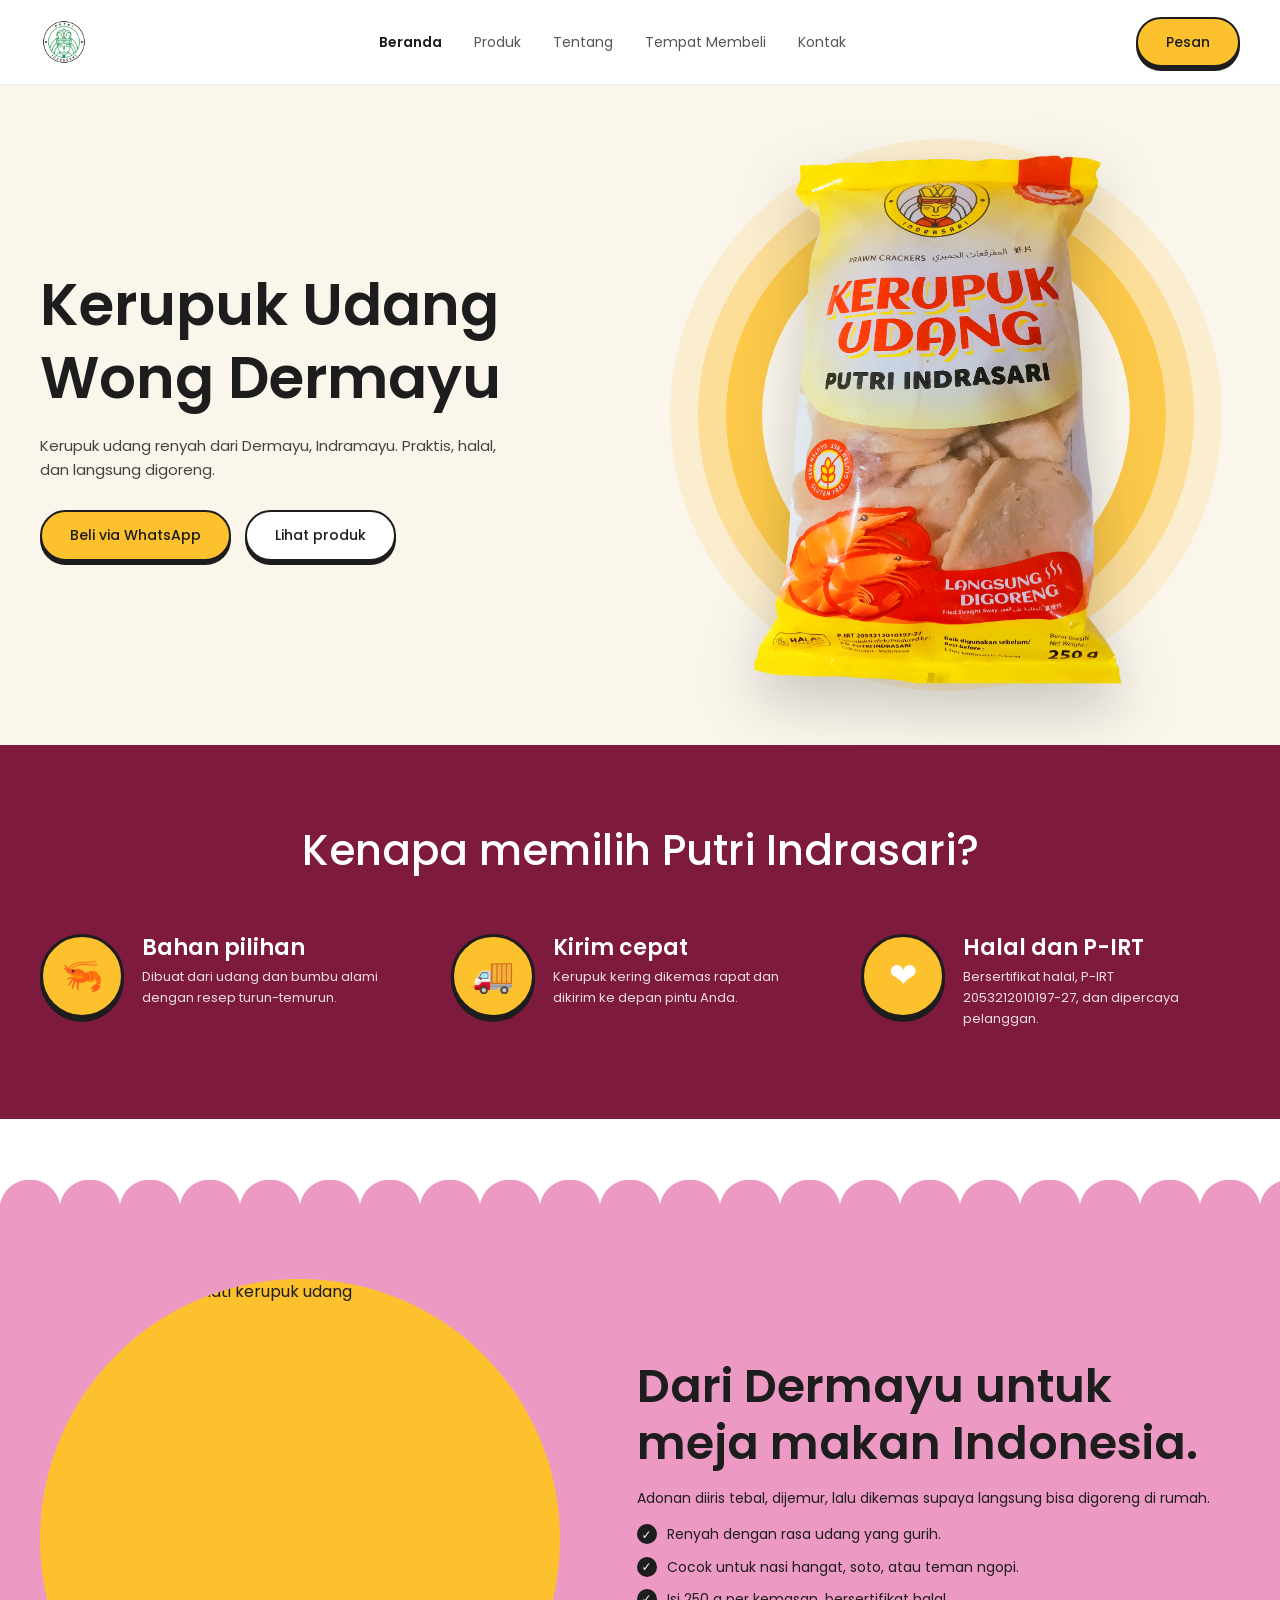
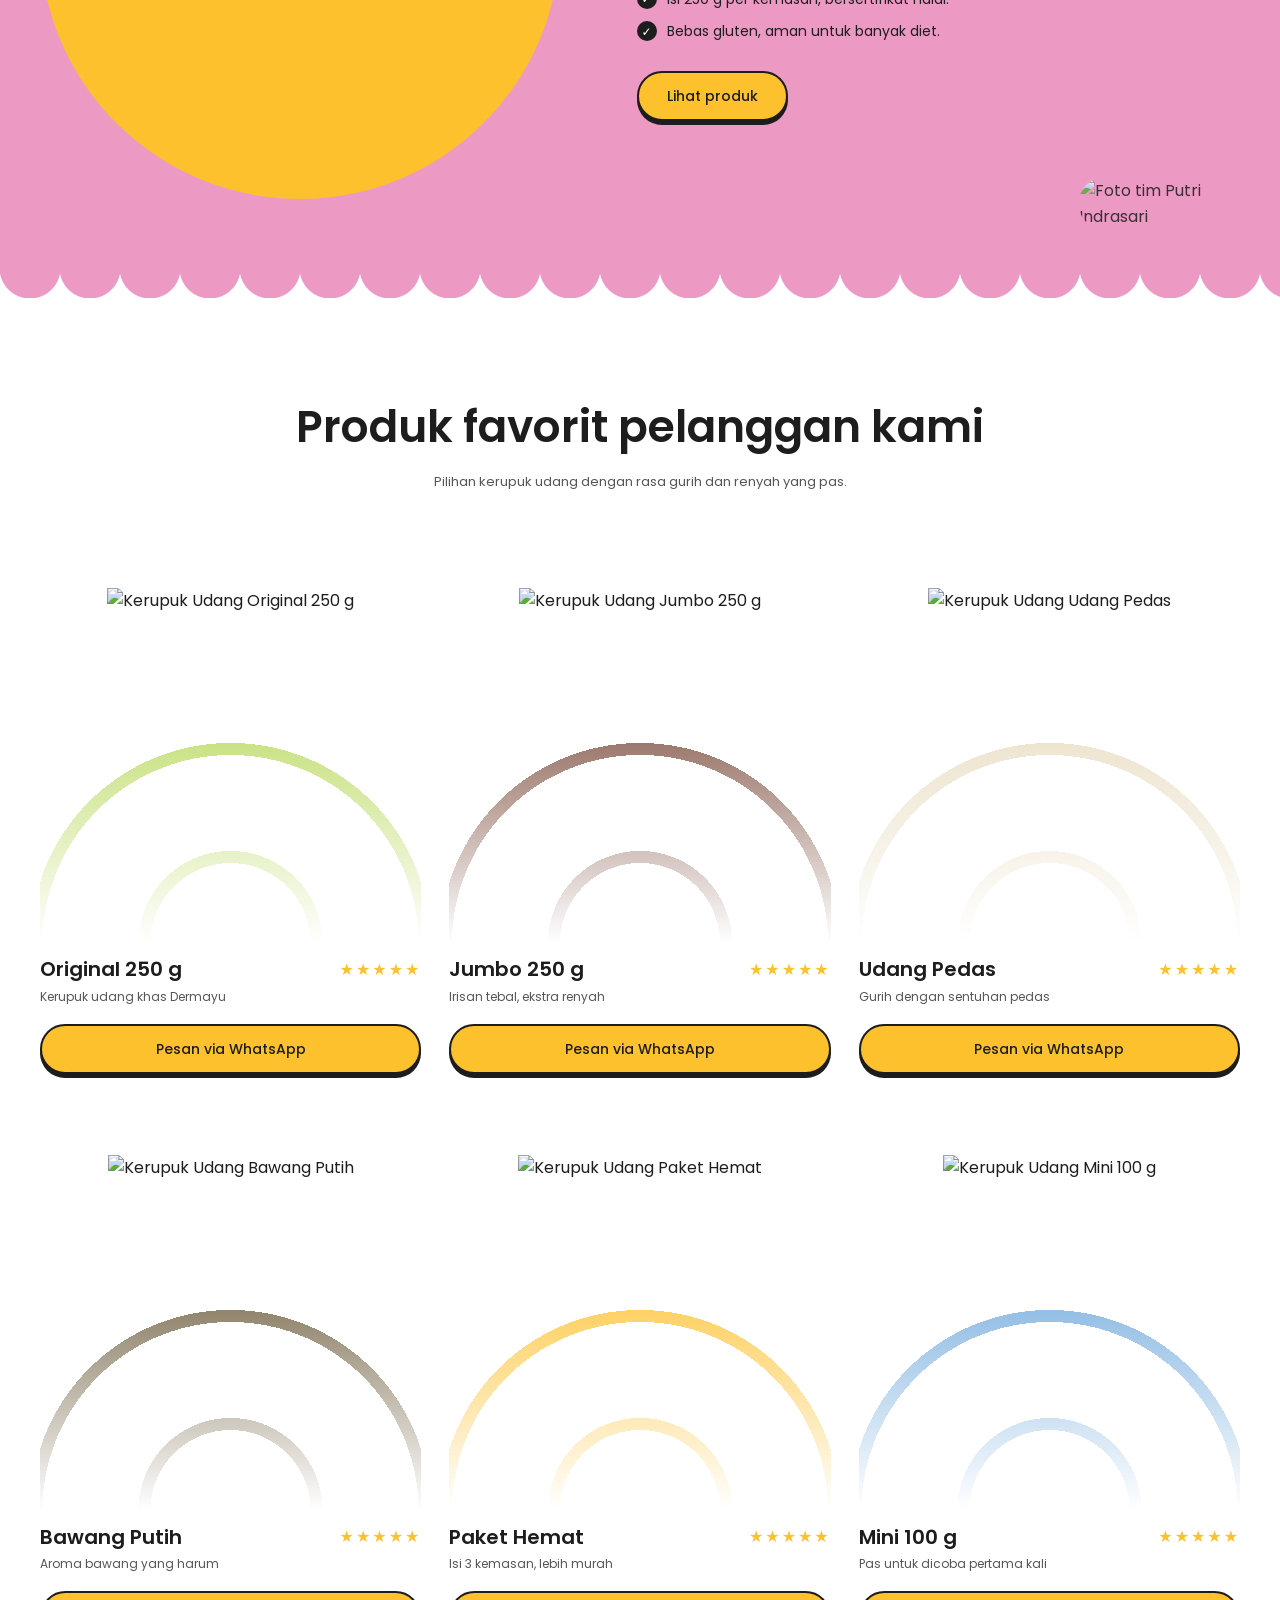
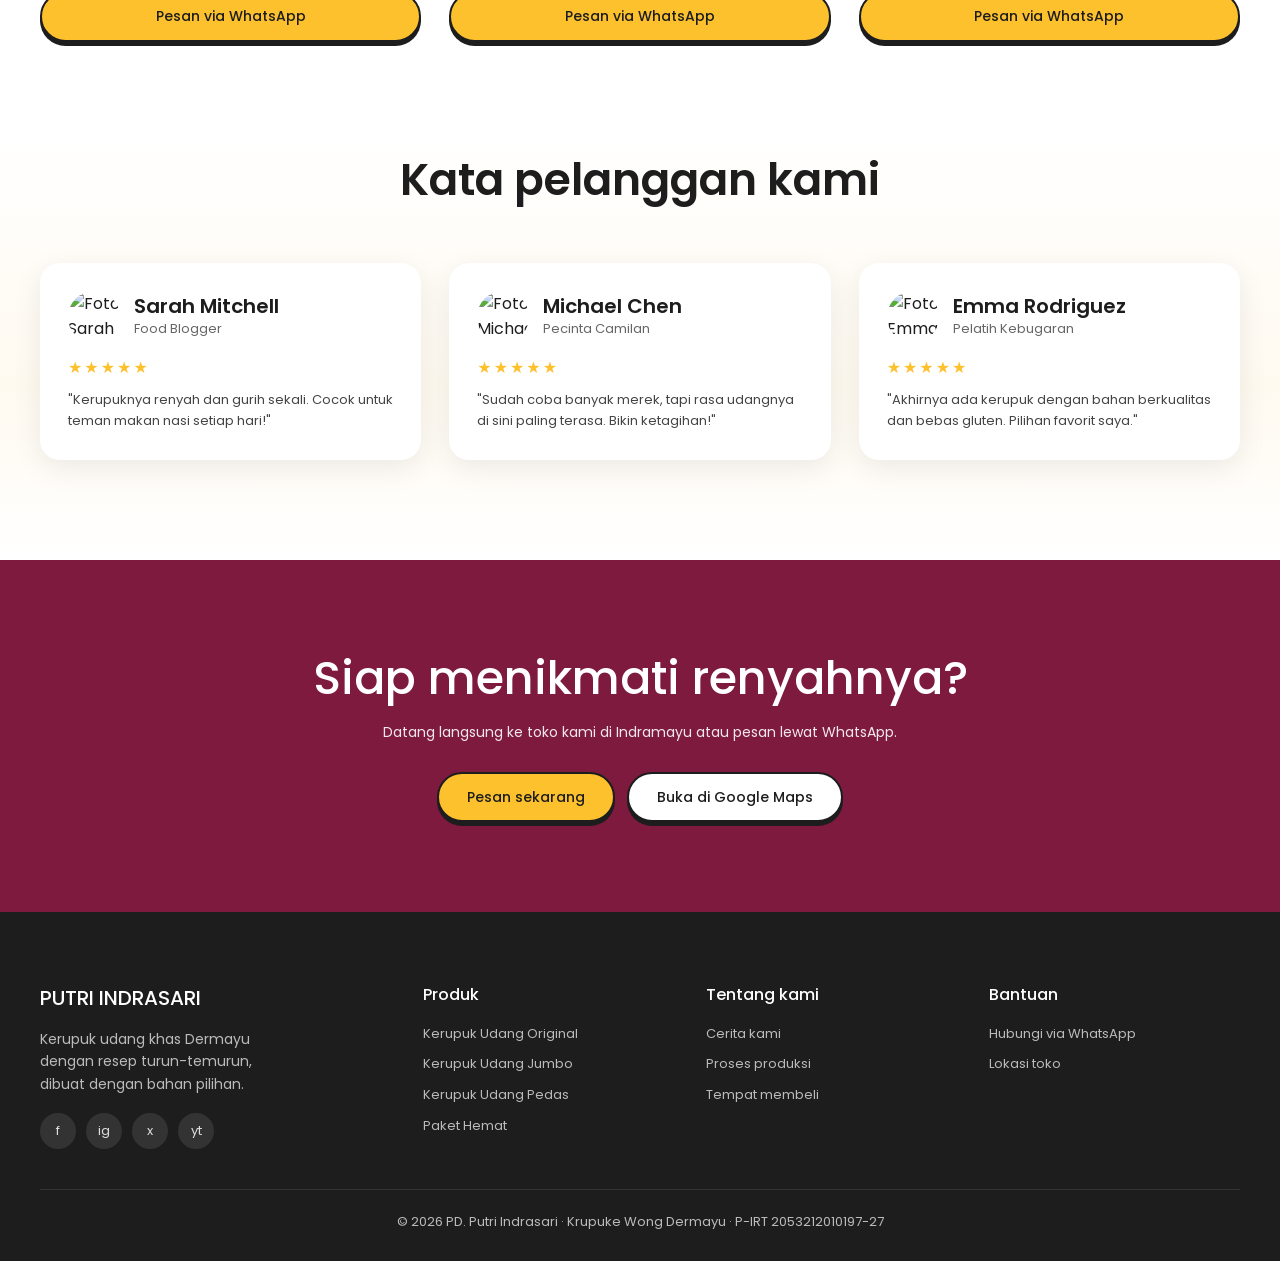
==== index.html @ 7f471859 "main-layout" ====
<!DOCTYPE html>
<html lang="id">

<head>
    <meta charset="utf-8">
    <meta name="viewport" content="width=device-width, initial-scale=1, viewport-fit=cover">
    <title>Putri Indrasari – Kerupuk Udang Khas Dermayu</title>
    <link rel="preconnect" href="https://fonts.googleapis.com">
    <link rel="preconnect" href="https://fonts.gstatic.com" crossorigin>
    <link href="https://fonts.googleapis.com/css2?family=Poppins:wght@400;500;600;700&display=swap" rel="stylesheet">
    <link rel="stylesheet" href="assets/css/main.css">
</head>

<body>
    <nav>
        <div class="wrap">
            <a class="logo" href="#beranda" aria-label="Putri Indrasari"><img src="assets/img/logo.png" alt="Logo Putri Indrasari"></a>
            <div class="links">
                <a href="#beranda" class="on">Beranda</a>
                <a href="#produk">Produk</a>
                <a href="#tentang">Tentang</a>
                <a href="#tempat">Tempat Membeli</a>
                <a href="#kontak">Kontak</a>
            </div>
            <a class="btn wa" href="#">Pesan</a>
        </div>
    </nav>

    <header id="beranda" class="hero">
        <div class="wrap">
            <div>
                <h1>Kerupuk Udang Wong Dermayu</h1>
                <p>Kerupuk udang renyah dari Dermayu, Indramayu. Praktis, halal, dan langsung digoreng.</p>
                <div class="cta">
                    <a class="btn wa" href="#">Beli via WhatsApp</a>
                    <a class="btn o" href="#produk">Lihat produk</a>
                </div>
            </div>
            <div class="visual">
                <div class="rings" aria-hidden="true"></div>
                <img src="assets/img/hero-item.png" alt="Kerupuk Udang Putri Indrasari 250 g">
            </div>
        </div>
    </header>

    <section class="why">
        <div class="wrap">
            <h2>Kenapa memilih Putri Indrasari?</h2>
            <div class="grid">
                <div class="item">
                    <div class="ico" aria-hidden="true">🦐</div>
                    <div>
                        <h3>Bahan pilihan</h3>
                        <p>Dibuat dari udang dan bumbu alami dengan resep turun-temurun.</p>
                    </div>
                </div>
                <div class="item">
                    <div class="ico" aria-hidden="true">🚚</div>
                    <div>
                        <h3>Kirim cepat</h3>
                        <p>Kerupuk kering dikemas rapat dan dikirim ke depan pintu Anda.</p>
                    </div>
                </div>
                <div class="item">
                    <div class="ico" aria-hidden="true">❤️</div>
                    <div>
                        <h3>Halal dan P-IRT</h3>
                        <p>Bersertifikat halal, P-IRT 2053212010197-27, dan dipercaya pelanggan.</p>
                    </div>
                </div>
            </div>
        </div>
    </section>

    <section id="tentang" class="mood">
        <div class="wrap">
            <div class="photo">
                <img src="https://placehold.co/600x600/fdc12e/1d1d1d?text=Foto+Penikmat+Kerupuk" alt="Foto orang menikmati kerupuk udang">
            </div>
            <div>
                <h2>Dari Dermayu untuk meja makan Indonesia.</h2>
                <p class="sub">Adonan diiris tebal, dijemur, lalu dikemas supaya langsung bisa digoreng di rumah.</p>
                <ul>
                    <li>Renyah dengan rasa udang yang gurih.</li>
                    <li>Cocok untuk nasi hangat, soto, atau teman ngopi.</li>
                    <li>Isi 250 g per kemasan, bersertifikat halal.</li>
                    <li>Bebas gluten, aman untuk banyak diet.</li>
                </ul>
                <a class="btn" href="#produk">Lihat produk</a>
            </div>
        </div>
        <img class="float" src="https://placehold.co/300x360/f7c6e0/7e1a3e?text=Foto+Tim" alt="Foto tim Putri Indrasari">
    </section>

    <section id="produk" class="prod">
        <div class="wrap">
            <div class="head">
                <h2>Produk favorit pelanggan kami</h2>
                <p>Pilihan kerupuk udang dengan rasa gurih dan renyah yang pas.</p>
            </div>
            <div class="grid" id="products"></div>
        </div>
    </section>

    <section class="testi">
        <div class="wrap">
            <h2>Kata pelanggan kami</h2>
            <div class="grid">
                <article class="tcard">
                    <div class="who">
                        <img src="https://placehold.co/104x104/ec9ac4/1d1d1d?text=S" alt="Foto Sarah">
                        <div><h3>Sarah Mitchell</h3><div class="role">Food Blogger</div></div>
                    </div>
                    <div class="stars" aria-label="5 bintang">★★★★★</div>
                    <q>"Kerupuknya renyah dan gurih sekali. Cocok untuk teman makan nasi setiap hari!"</q>
                </article>
                <article class="tcard">
                    <div class="who">
                        <img src="https://placehold.co/104x104/fdc12e/1d1d1d?text=M" alt="Foto Michael">
                        <div><h3>Michael Chen</h3><div class="role">Pecinta Camilan</div></div>
                    </div>
                    <div class="stars" aria-label="5 bintang">★★★★★</div>
                    <q>"Sudah coba banyak merek, tapi rasa udangnya di sini paling terasa. Bikin ketagihan!"</q>
                </article>
                <article class="tcard">
                    <div class="who">
                        <img src="https://placehold.co/104x104/7e1a3e/ffffff?text=E" alt="Foto Emma">
                        <div><h3>Emma Rodriguez</h3><div class="role">Pelatih Kebugaran</div></div>
                    </div>
                    <div class="stars" aria-label="5 bintang">★★★★★</div>
                    <q>"Akhirnya ada kerupuk dengan bahan berkualitas dan bebas gluten. Pilihan favorit saya."</q>
                </article>
            </div>
        </div>
    </section>

    <section id="tempat" class="cta-band">
        <div class="wrap">
            <h2>Siap menikmati renyahnya?</h2>
            <p>Datang langsung ke toko kami di Indramayu atau pesan lewat WhatsApp.</p>
            <a class="btn wa" href="#">Pesan sekarang</a>
            <a class="btn o" style="margin-left:8px" href="https://share.google/rWyKUETSK4v1tisnJ" target="_blank" rel="noopener">Buka di Google Maps</a>
        </div>
    </section>

    <footer id="kontak">
        <div class="wrap">
            <div class="cols">
                <div>
                    <div class="brand">PUTRI INDRASARI</div>
                    <p class="about">Kerupuk udang khas Dermayu dengan resep turun-temurun, dibuat dengan bahan pilihan.</p>
                    <div class="soc">
                        <a href="#" aria-label="Facebook">f</a>
                        <a href="#" aria-label="Instagram">ig</a>
                        <a href="#" aria-label="Twitter">x</a>
                        <a href="#" aria-label="YouTube">yt</a>
                    </div>
                </div>
                <div>
                    <h4>Produk</h4>
                    <ul>
                        <li><a href="#produk">Kerupuk Udang Original</a></li>
                        <li><a href="#produk">Kerupuk Udang Jumbo</a></li>
                        <li><a href="#produk">Kerupuk Udang Pedas</a></li>
                        <li><a href="#produk">Paket Hemat</a></li>
                    </ul>
                </div>
                <div>
                    <h4>Tentang kami</h4>
                    <ul>
                        <li><a href="#tentang">Cerita kami</a></li>
                        <li><a href="#tentang">Proses produksi</a></li>
                        <li><a href="#tempat">Tempat membeli</a></li>
                    </ul>
                </div>
                <div>
                    <h4>Bantuan</h4>
                    <ul>
                        <li><a class="wa" href="#">Hubungi via WhatsApp</a></li>
                        <li><a href="https://share.google/rWyKUETSK4v1tisnJ" target="_blank" rel="noopener">Lokasi toko</a></li>
                    </ul>
                </div>
            </div>
            <div class="copy">© 2026 PD. Putri Indrasari · Krupuke Wong Dermayu · P-IRT 2053212010197-27</div>
        </div>
    </footer>

    <script>
        // Ganti dengan nomor WhatsApp asli (format: 62812xxxxxxx)
        const WA_NUMBER = '62812xxxxxxx';
        const waLink = (text) => `https://wa.me/${WA_NUMBER}?text=${encodeURIComponent(text)}`;

        // Data produk (contoh). Ganti nama, deskripsi, dan gambar dengan data asli.
        const products = [
            { name: 'Original 250 g', desc: 'Kerupuk udang khas Dermayu', color: '#b8d85a', img: 'https://placehold.co/260x340/b8d85a/1d1d1d?text=Produk+1' },
            { name: 'Jumbo 250 g', desc: 'Irisan tebal, ekstra renyah', color: '#7a4a3a', img: 'https://placehold.co/260x340/7a4a3a/ffffff?text=Produk+2' },
            { name: 'Udang Pedas', desc: 'Gurih dengan sentuhan pedas', color: '#e8dcc0', img: 'https://placehold.co/260x340/e8dcc0/1d1d1d?text=Produk+3' },
            { name: 'Bawang Putih', desc: 'Aroma bawang yang harum', color: '#6b5a3a', img: 'https://placehold.co/260x340/3a3a2a/ffffff?text=Produk+4' },
            { name: 'Paket Hemat', desc: 'Isi 3 kemasan, lebih murah', color: '#fdc12e', img: 'https://placehold.co/260x340/fdc12e/1d1d1d?text=Produk+5' },
            { name: 'Mini 100 g', desc: 'Pas untuk dicoba pertama kali', color: '#6fa8dc', img: 'https://placehold.co/260x340/6fa8dc/ffffff?text=Produk+6' }
        ];

        document.getElementById('products').innerHTML = products.map(p => `
            <article class="card">
                <div class="stage">
                    <div class="arc" style="--c:${p.color}" aria-hidden="true"></div>
                    <img src="${p.img}" alt="Kerupuk Udang ${p.name}">
                </div>
                <div class="row">
                    <h3>${p.name}</h3>
                    <span class="stars" aria-label="5 bintang">★★★★★</span>
                </div>
                <p>${p.desc}</p>
                <a class="btn block" href="${waLink('Halo, saya mau pesan Kerupuk Udang ' + p.name)}" target="_blank" rel="noopener">Pesan via WhatsApp</a>
            </article>`).join('');

        // Semua tombol/tautan WhatsApp umum
        document.querySelectorAll('a.wa').forEach(a => {
            a.href = waLink('Halo, saya mau pesan Kerupuk Udang Putri Indrasari');
            a.target = '_blank';
            a.rel = 'noopener';
        });
    </script>
</body>

</html>
---- assets/css/main.css ----
:root {
            --cream: #faf6ec;
            --maroon: #7e1a3e;
            --pink: #ec9ac4;
            --yellow: #fdc12e;
            --ink: #1d1d1d;
            --white: #fff;
        }

        * { box-sizing: border-box; margin: 0; padding: 0; }
        html { scroll-behavior: smooth; }
        body {
            font-family: 'Poppins', system-ui, sans-serif;
            color: var(--ink);
            background: var(--white);
            line-height: 1.6;
            padding-top: env(safe-area-inset-top, 0px);
        }
        img { max-width: 100%; display: block; }
        a { color: inherit; text-decoration: none; }
        ul { list-style: none; }
        .wrap { width: min(1200px, 100% - 48px); margin-inline: auto; }
        h1, h2, h3 { line-height: 1.25; font-weight: 600; }
        :focus-visible { outline: 3px solid var(--maroon); outline-offset: 3px; }

        /* Tombol */
        .btn {
            display: inline-block;
            background: var(--yellow);
            color: var(--ink);
            font-weight: 500;
            font-size: 14px;
            padding: 12px 28px;
            border: 2px solid var(--ink);
            border-radius: 999px;
            box-shadow: 0 4px 0 var(--ink);
            transition: transform .15s, box-shadow .15s;
            cursor: pointer;
        }
        .btn:hover { transform: translateY(2px); box-shadow: 0 2px 0 var(--ink); }
        .btn.o { background: var(--white); }
        .btn.block { display: block; text-align: center; width: 100%; }

        /* Navbar */
        nav {
            position: sticky; top: 0; z-index: 20;
            background: var(--white);
            border-bottom: 1px solid #eee;
        }
        nav .wrap { display: flex; align-items: center; justify-content: space-between; height: 84px; gap: 16px; }
        nav .logo img { height: 48px; width: auto; }
        nav .links { display: flex; gap: 32px; font-size: 14px; }
        nav .links a { color: #555; }
        nav .links a.on, nav .links a:hover { color: var(--ink); font-weight: 600; }

        /* Hero */
        .hero { background: var(--cream); overflow: hidden; }
        .hero .wrap {
            display: grid; grid-template-columns: 1fr 1fr; align-items: center;
            min-height: 660px; gap: 24px;
        }
        .hero h1 { font-size: clamp(36px, 4.6vw, 58px); font-weight: 600; margin-bottom: 20px; }
        .hero p { font-size: 15px; max-width: 460px; color: #444; margin-bottom: 28px; }
        .hero .cta { display: flex; gap: 14px; flex-wrap: wrap; }
        .hero .visual { position: relative; display: grid; place-items: center; min-height: 520px; }
        .rings {
            position: absolute; width: 440px; height: 440px; border-radius: 50%;
            border: 36px solid rgba(253, 193, 46, .85);
            box-shadow: 0 0 0 28px rgba(253, 193, 46, .35), 0 0 0 56px rgba(253, 193, 46, .15);
            top: 50%; left: 50%; transform: translate(-50%, -50%);
        }
        .hero .visual img { position: relative; max-height: 560px; width: auto; filter: drop-shadow(0 24px 30px rgba(0, 0, 0, .2)); }

        /* Kenapa pilih kami */
        .why { background: var(--maroon); color: var(--white); padding: 80px 0 90px; }
        .why h2 { text-align: center; font-size: clamp(28px, 3.6vw, 42px); font-weight: 500; margin-bottom: 56px; }
        .why .grid { display: grid; grid-template-columns: repeat(3, 1fr); gap: 32px; }
        .why .item { display: flex; gap: 18px; align-items: flex-start; }
        .why .ico {
            flex: none; width: 84px; height: 84px; border-radius: 50%;
            background: var(--yellow); border: 3px solid var(--ink);
            box-shadow: 0 4px 0 var(--ink);
            display: grid; place-items: center; font-size: 34px;
        }
        .why h3 { font-size: 22px; font-weight: 600; margin-bottom: 6px; }
        .why p { font-size: 13px; opacity: .85; max-width: 240px; }

        /* Seksi pink dengan tepi bergelombang */
        .mood { background: var(--pink); position: relative; margin: 90px 0; padding: 70px 0; }
        .mood::before, .mood::after {
            content: ""; position: absolute; left: 0; right: 0; height: 30px;
            background-image: radial-gradient(circle at 30px 30px, var(--pink) 30px, transparent 31px);
            background-size: 60px 30px; background-repeat: repeat-x;
        }
        .mood::before { top: -29px; }
        .mood::after { bottom: -29px; transform: scaleY(-1); }
        .mood .wrap { display: grid; grid-template-columns: 1fr 1.1fr; gap: 48px; align-items: center; }
        .mood .photo {
            width: min(520px, 100%); aspect-ratio: 1; border-radius: 50%;
            background: var(--yellow); overflow: hidden; display: grid; place-items: center;
        }
        .mood .photo img { width: 100%; height: 100%; object-fit: cover; }
        .mood h2 { font-size: clamp(30px, 3.8vw, 46px); font-weight: 600; margin-bottom: 14px; }
        .mood .sub { font-size: 14px; margin-bottom: 14px; }
        .mood li { display: flex; gap: 10px; align-items: center; font-size: 14px; margin-bottom: 10px; }
        .mood li::before {
            content: "✓"; flex: none; width: 20px; height: 20px; border-radius: 50%;
            background: var(--ink); color: var(--white); font-size: 12px;
            display: grid; place-items: center;
        }
        .mood .btn { margin-top: 18px; }
        .mood .float {
            position: absolute; right: 4%; bottom: 40px; width: 150px; border-radius: 24px; opacity: .85;
        }

        /* Produk */
        .prod { padding: 40px 0 90px; }
        .prod .head { text-align: center; margin-bottom: 70px; }
        .prod .head h2 { font-size: clamp(28px, 3.6vw, 44px); font-weight: 600; margin-bottom: 18px; }
        .prod .head p { font-size: 13px; color: #555; }
        .prod .grid { display: grid; grid-template-columns: repeat(3, 1fr); gap: 56px 28px; }
        .card .stage {
            position: relative; height: 380px; display: grid; place-items: center; margin-bottom: 14px;
        }
        .card .arc {
            position: absolute; bottom: 0; left: 0; right: 0; height: 270px;
            border-radius: 200px 200px 0 0;
            --c: #b8d85a;
            background: repeating-radial-gradient(circle at 50% 100%, transparent 0 80px, var(--c) 80px 92px, transparent 92px 108px);
            -webkit-mask: linear-gradient(#000, transparent);
            mask: linear-gradient(#000, transparent);
        }
        .card .stage img { position: relative; height: 330px; width: auto; object-fit: contain; }
        .card .row { display: flex; justify-content: space-between; align-items: center; gap: 8px; }
        .card h3 { font-size: 20px; font-weight: 600; }
        .card .stars { color: var(--yellow); letter-spacing: 2px; font-size: 16px; white-space: nowrap; }
        .card p { font-size: 12px; color: #555; margin: 4px 0 18px; }

        /* Testimoni */
        .testi { padding: 20px 0 100px; background: linear-gradient(#fff, #fffaf0 60%, #fff); }
        .testi h2 { text-align: center; font-size: clamp(28px, 3.6vw, 44px); font-weight: 600; margin-bottom: 56px; }
        .testi .grid { display: grid; grid-template-columns: repeat(3, 1fr); gap: 28px; }
        .tcard { background: var(--white); border-radius: 20px; padding: 28px; box-shadow: 0 8px 30px rgba(0, 0, 0, .08); }
        .tcard .who { display: flex; gap: 14px; align-items: center; margin-bottom: 12px; }
        .tcard .who img { width: 52px; height: 52px; border-radius: 50%; object-fit: cover; }
        .tcard h3 { font-size: 20px; }
        .tcard .role { font-size: 13px; color: #666; }
        .tcard .stars { color: var(--yellow); margin-bottom: 10px; letter-spacing: 2px; }
        .tcard q { font-size: 13px; color: #444; display: block; quotes: none; }

        /* CTA */
        .cta-band { background: var(--maroon); color: var(--white); text-align: center; padding: 90px 0; }
        .cta-band h2 { font-size: clamp(30px, 4vw, 46px); font-weight: 500; margin-bottom: 14px; }
        .cta-band p { font-size: 14px; margin-bottom: 28px; opacity: .9; }

        /* Footer */
        footer { background: var(--ink); color: #ddd; padding: 70px 0 28px; }
        footer .cols { display: grid; grid-template-columns: 1.4fr 1fr 1fr 1fr; gap: 32px; margin-bottom: 40px; }
        footer .brand { font-size: 20px; font-weight: 500; color: var(--white); margin-bottom: 14px; }
        footer h4 { color: var(--white); font-weight: 500; margin-bottom: 16px; font-size: 16px; }
        footer li { font-size: 13px; margin-bottom: 10px; color: #bbb; }
        footer li a:hover { color: var(--yellow); }
        footer .about { font-size: 14px; max-width: 260px; color: #bbb; margin-bottom: 18px; }
        footer .soc { display: flex; gap: 10px; }
        footer .soc a {
            width: 36px; height: 36px; border-radius: 50%; background: #333;
            display: grid; place-items: center; font-size: 13px; color: #ddd;
        }
        footer .copy { border-top: 1px solid #333; padding-top: 22px; text-align: center; font-size: 13px; color: #bbb; }

        /* Responsif */
        @media (max-width: 900px) {
            nav .links { display: none; }
            .hero .wrap, .mood .wrap { grid-template-columns: 1fr; }
            .hero .wrap { padding: 40px 0; }
            .hero .visual { min-height: 420px; }
            .rings { width: 320px; height: 320px; border-width: 26px; }
            .why .grid, .testi .grid { grid-template-columns: 1fr; }
            .prod .grid { grid-template-columns: repeat(2, 1fr); }
            footer .cols { grid-template-columns: 1fr 1fr; }
            .mood .float { display: none; }
        }
        @media (max-width: 560px) {
            .prod .grid { grid-template-columns: 1fr; }
            footer .cols { grid-template-columns: 1fr; }
        }
        @media (prefers-reduced-motion: reduce) {
            html { scroll-behavior: auto; }
            .btn { transition: none; }
        }
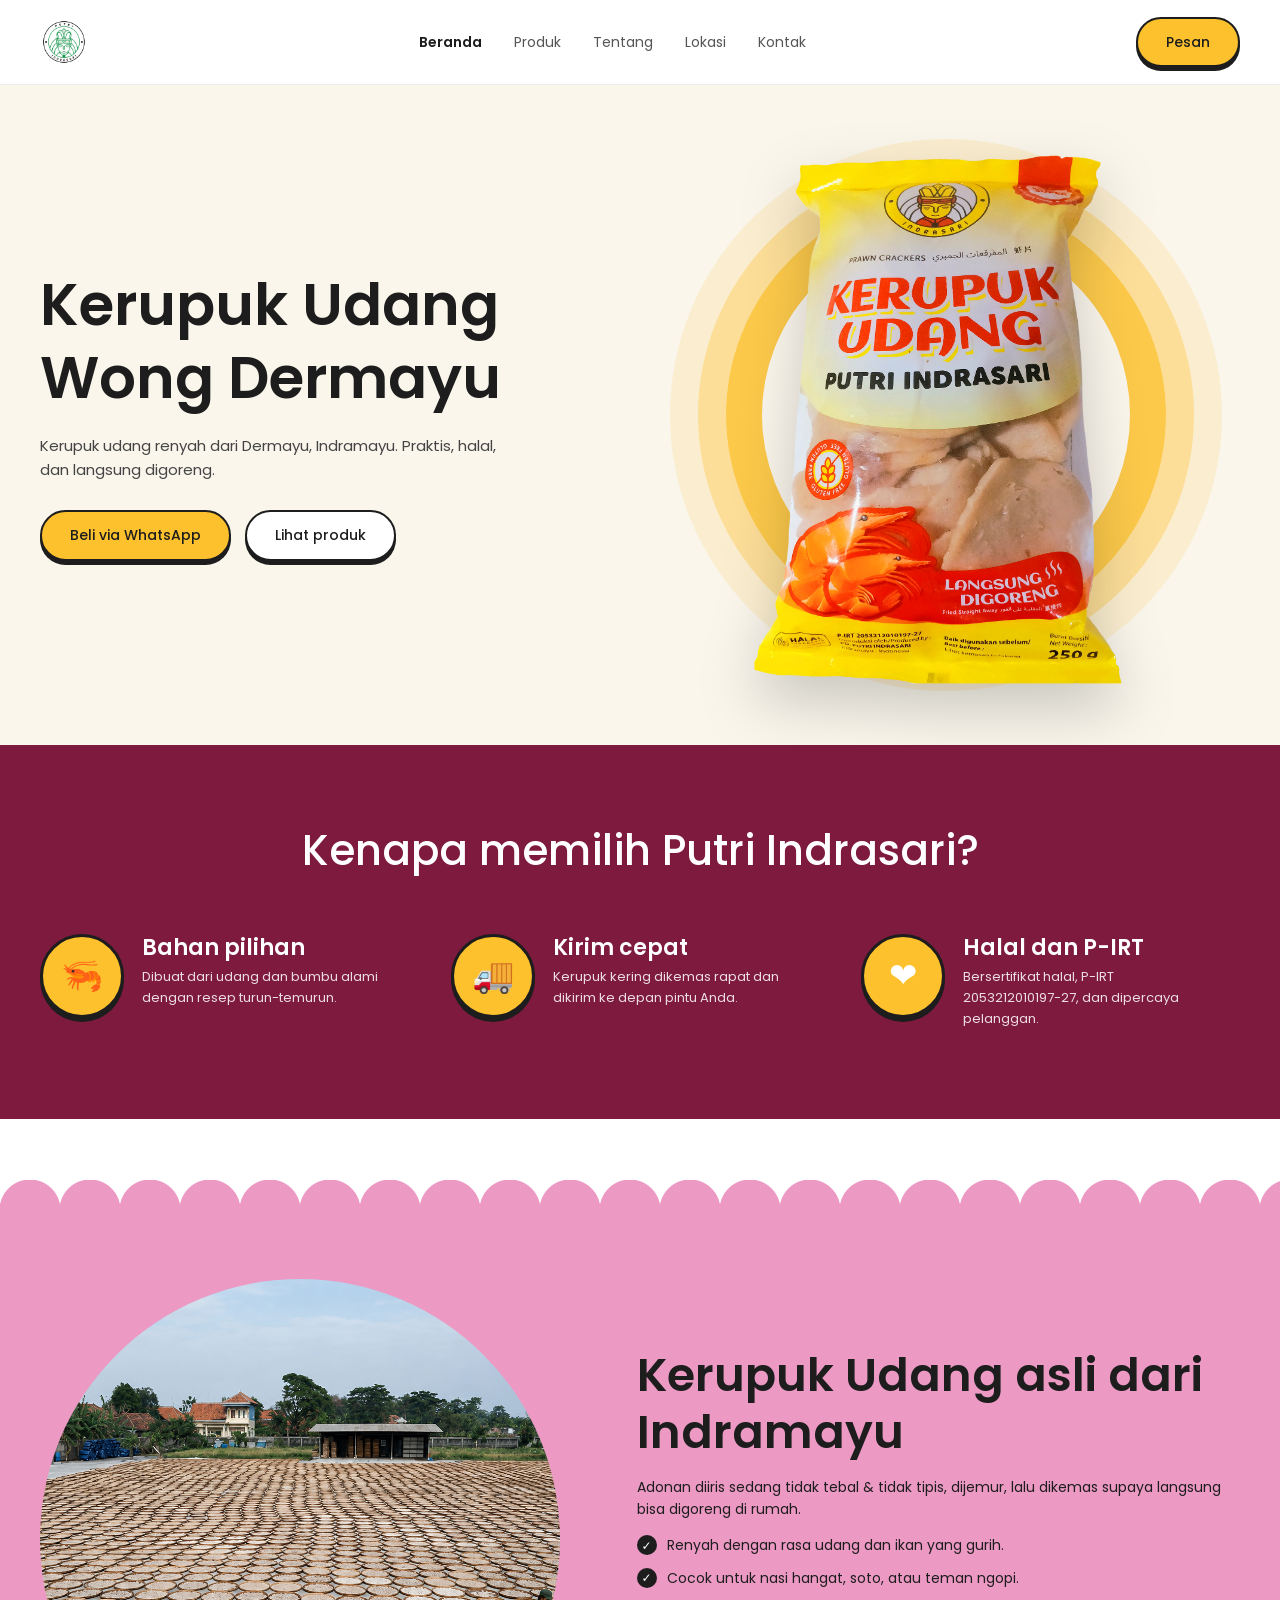
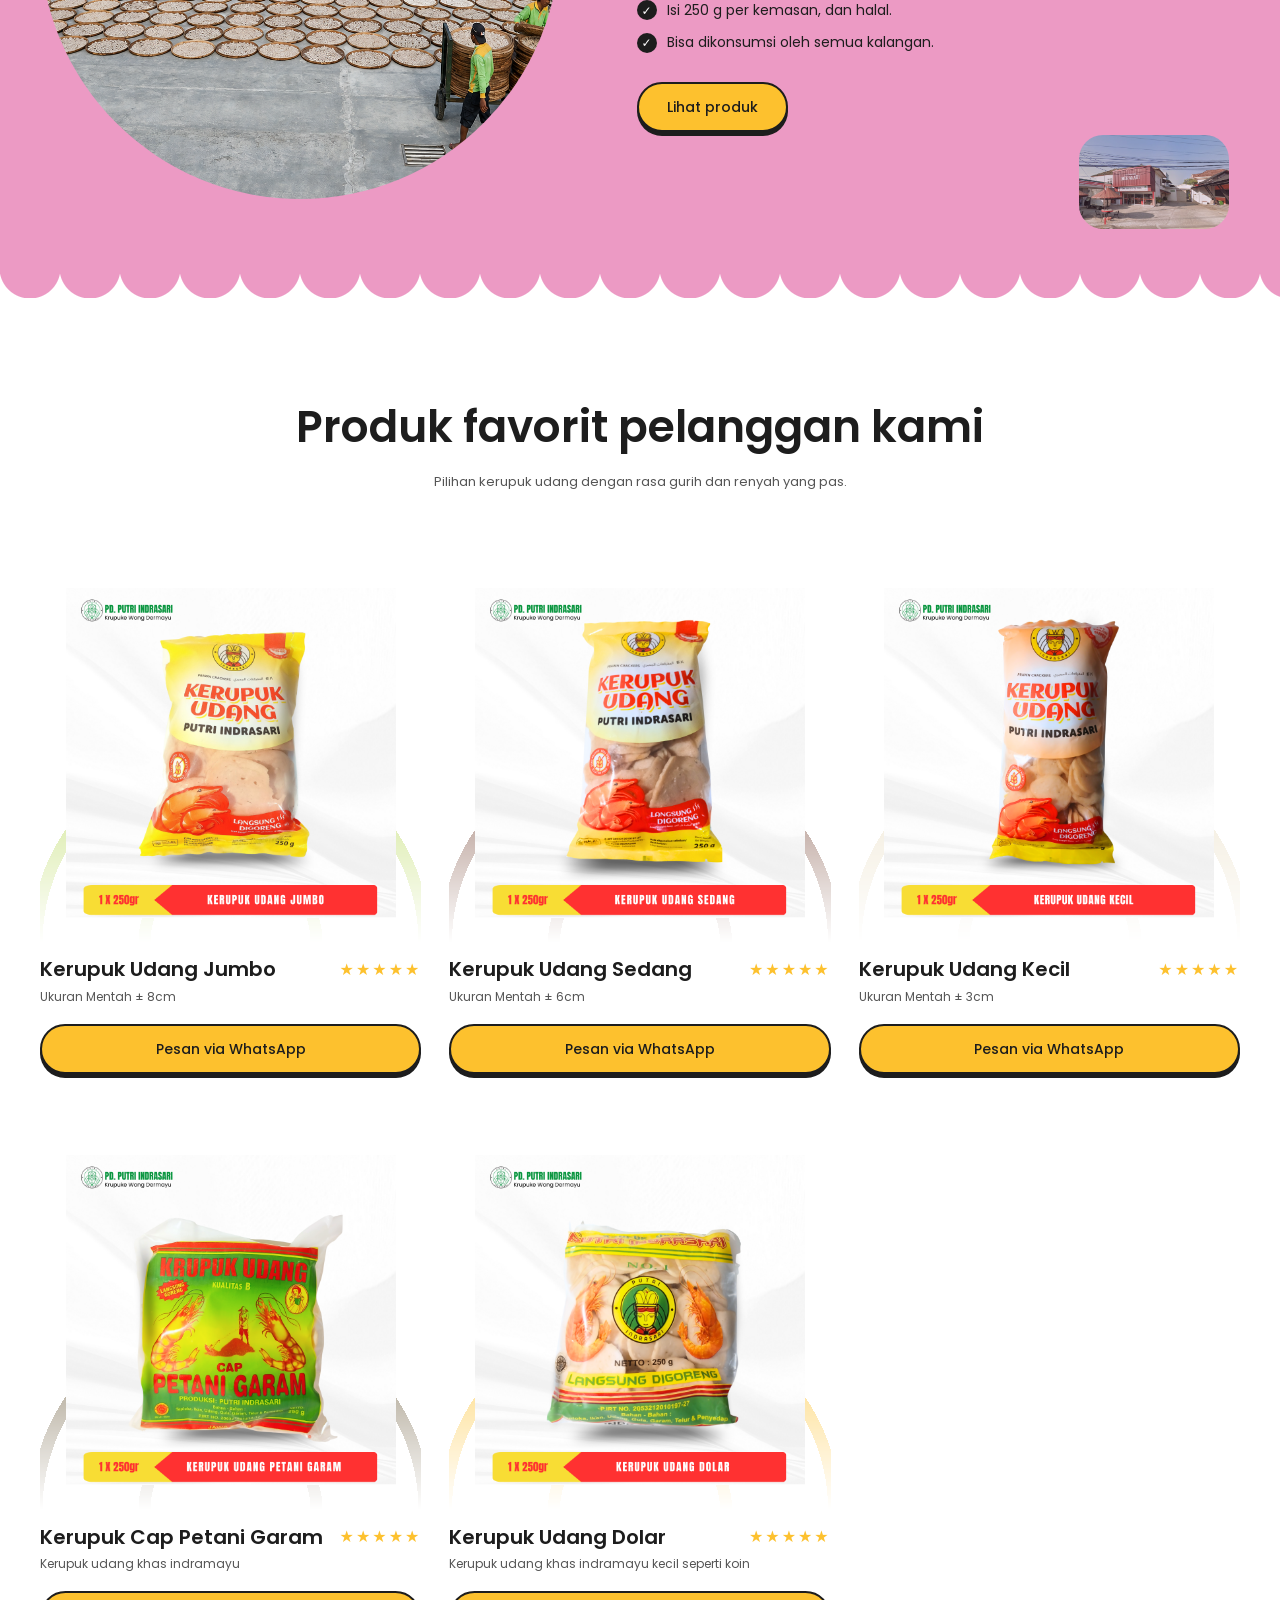
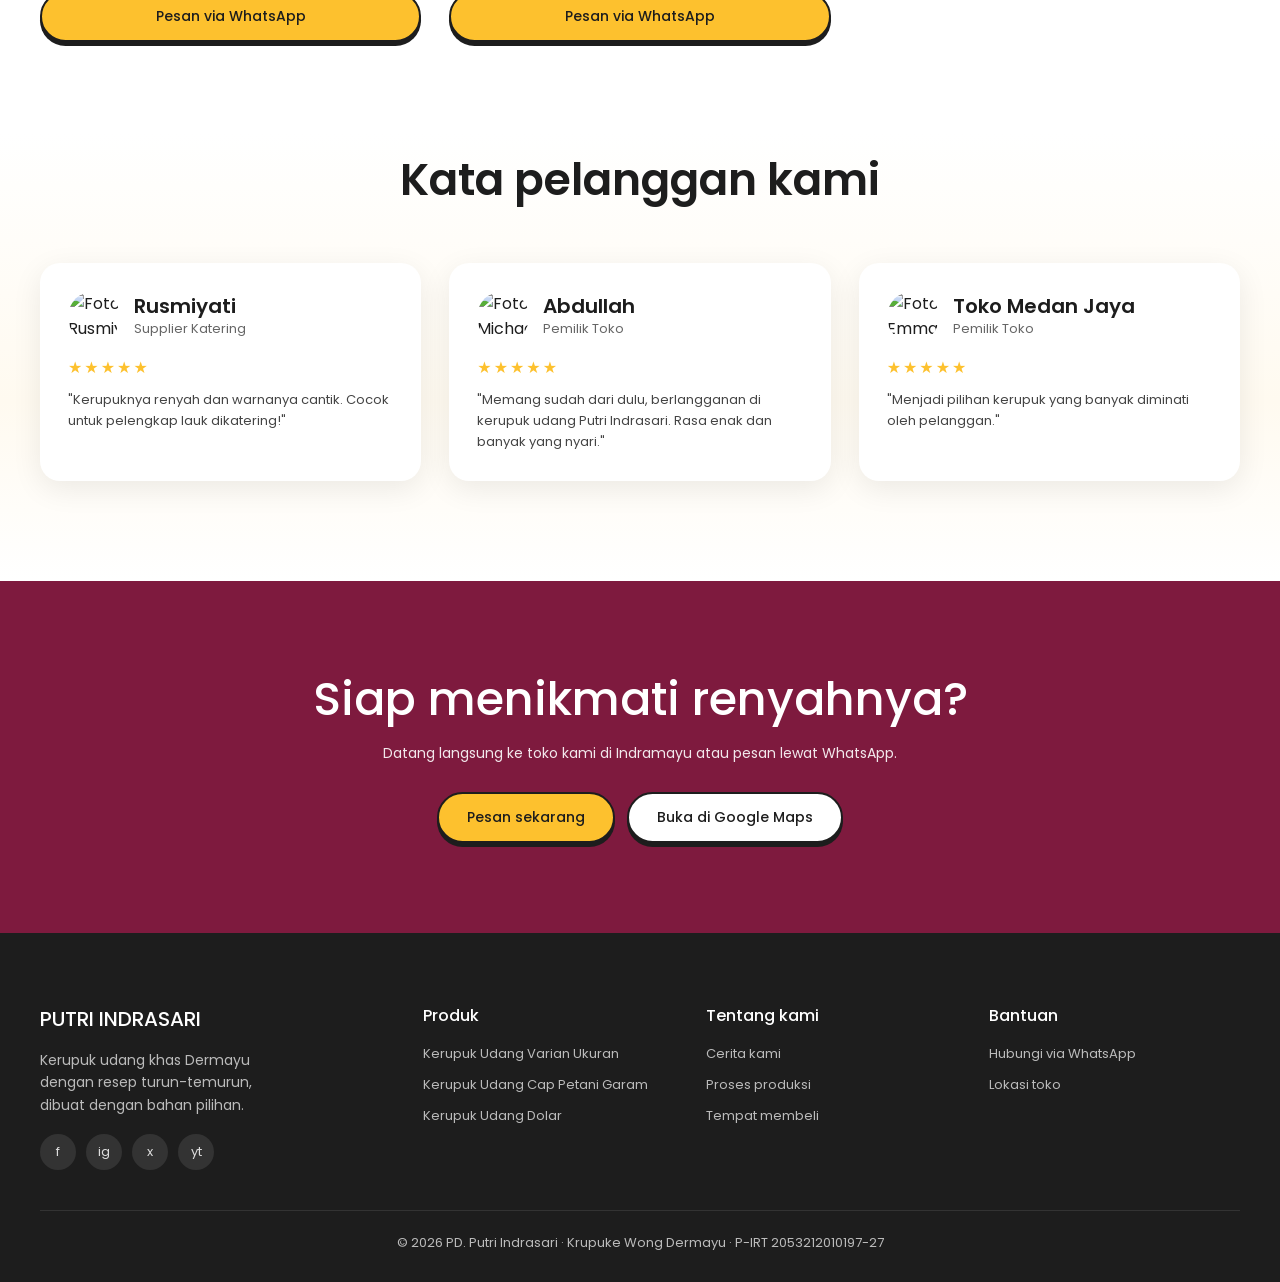
==== commit d621c004: "final layout" ====
--- a/index.html
+++ b/index.html
@@ -4,6 +4,7 @@
 <head>
     <meta charset="utf-8">
     <meta name="viewport" content="width=device-width, initial-scale=1, viewport-fit=cover">
+    <link rel="icon" href="assets/img/logo.png" type="image/png">
     <title>Putri Indrasari – Kerupuk Udang Khas Dermayu</title>
     <link rel="preconnect" href="https://fonts.googleapis.com">
     <link rel="preconnect" href="https://fonts.gstatic.com" crossorigin>
@@ -19,7 +20,7 @@
                 <a href="#beranda" class="on">Beranda</a>
                 <a href="#produk">Produk</a>
                 <a href="#tentang">Tentang</a>
-                <a href="#tempat">Tempat Membeli</a>
+                <a href="#tempat">Lokasi</a>
                 <a href="#kontak">Kontak</a>
             </div>
             <a class="btn wa" href="#">Pesan</a>
@@ -75,21 +76,21 @@
     <section id="tentang" class="mood">
         <div class="wrap">
             <div class="photo">
-                <img src="https://placehold.co/600x600/fdc12e/1d1d1d?text=Foto+Penikmat+Kerupuk" alt="Foto orang menikmati kerupuk udang">
+                <img src="assets/img/kerupuk-pabrik.png" alt="Foto orang menikmati kerupuk udang">
             </div>
             <div>
-                <h2>Dari Dermayu untuk meja makan Indonesia.</h2>
-                <p class="sub">Adonan diiris tebal, dijemur, lalu dikemas supaya langsung bisa digoreng di rumah.</p>
+                <h2>Kerupuk Udang asli dari Indramayu</h2>
+                <p class="sub">Adonan diiris sedang tidak tebal & tidak tipis, dijemur, lalu dikemas supaya langsung bisa digoreng di rumah.</p>
                 <ul>
-                    <li>Renyah dengan rasa udang yang gurih.</li>
+                    <li>Renyah dengan rasa udang dan ikan yang gurih.</li>
                     <li>Cocok untuk nasi hangat, soto, atau teman ngopi.</li>
-                    <li>Isi 250 g per kemasan, bersertifikat halal.</li>
-                    <li>Bebas gluten, aman untuk banyak diet.</li>
+                    <li>Isi 250 g per kemasan, dan halal.</li>
+                    <li>Bisa dikonsumsi oleh semua kalangan.</li>
                 </ul>
                 <a class="btn" href="#produk">Lihat produk</a>
             </div>
         </div>
-        <img class="float" src="https://placehold.co/300x360/f7c6e0/7e1a3e?text=Foto+Tim" alt="Foto tim Putri Indrasari">
+        <img class="float" src="assets/img/toko.png" alt="Foto tim Putri Indrasari">
     </section>
 
     <section id="produk" class="prod">
@@ -108,27 +109,27 @@
             <div class="grid">
                 <article class="tcard">
                     <div class="who">
-                        <img src="https://placehold.co/104x104/ec9ac4/1d1d1d?text=S" alt="Foto Sarah">
-                        <div><h3>Sarah Mitchell</h3><div class="role">Food Blogger</div></div>
+                        <img src="https://placehold.co/104x104/ec9ac4/1d1d1d?text=R" alt="Foto Rusmiyati">
+                        <div><h3>Rusmiyati</h3><div class="role">Supplier Katering</div></div>
                     </div>
                     <div class="stars" aria-label="5 bintang">★★★★★</div>
-                    <q>"Kerupuknya renyah dan gurih sekali. Cocok untuk teman makan nasi setiap hari!"</q>
+                    <q>"Kerupuknya renyah dan warnanya cantik. Cocok untuk pelengkap lauk dikatering!"</q>
                 </article>
                 <article class="tcard">
                     <div class="who">
-                        <img src="https://placehold.co/104x104/fdc12e/1d1d1d?text=M" alt="Foto Michael">
-                        <div><h3>Michael Chen</h3><div class="role">Pecinta Camilan</div></div>
+                        <img src="https://placehold.co/104x104/fdc12e/1d1d1d?text=A" alt="Foto Michael">
+                        <div><h3>Abdullah</h3><div class="role">Pemilik Toko</div></div>
                     </div>
                     <div class="stars" aria-label="5 bintang">★★★★★</div>
-                    <q>"Sudah coba banyak merek, tapi rasa udangnya di sini paling terasa. Bikin ketagihan!"</q>
+                    <q>"Memang sudah dari dulu, berlangganan di kerupuk udang Putri Indrasari. Rasa enak dan banyak yang nyari."</q>
                 </article>
                 <article class="tcard">
                     <div class="who">
-                        <img src="https://placehold.co/104x104/7e1a3e/ffffff?text=E" alt="Foto Emma">
-                        <div><h3>Emma Rodriguez</h3><div class="role">Pelatih Kebugaran</div></div>
+                        <img src="https://placehold.co/104x104/7e1a3e/ffffff?text=T" alt="Foto Emma">
+                        <div><h3>Toko Medan Jaya</h3><div class="role">Pemilik Toko</div></div>
                     </div>
                     <div class="stars" aria-label="5 bintang">★★★★★</div>
-                    <q>"Akhirnya ada kerupuk dengan bahan berkualitas dan bebas gluten. Pilihan favorit saya."</q>
+                    <q>"Menjadi pilihan kerupuk yang banyak diminati oleh pelanggan."</q>
                 </article>
             </div>
         </div>
@@ -139,7 +140,7 @@
             <h2>Siap menikmati renyahnya?</h2>
             <p>Datang langsung ke toko kami di Indramayu atau pesan lewat WhatsApp.</p>
             <a class="btn wa" href="#">Pesan sekarang</a>
-            <a class="btn o" style="margin-left:8px" href="https://share.google/rWyKUETSK4v1tisnJ" target="_blank" rel="noopener">Buka di Google Maps</a>
+            <a class="btn o" style="margin-left:8px" href="https://maps.app.goo.gl/QgppqkHSFYfXWRKA6" target="_blank" rel="noopener">Buka di Google Maps</a>
         </div>
     </section>
 
@@ -159,10 +160,9 @@
                 <div>
                     <h4>Produk</h4>
                     <ul>
-                        <li><a href="#produk">Kerupuk Udang Original</a></li>
-                        <li><a href="#produk">Kerupuk Udang Jumbo</a></li>
-                        <li><a href="#produk">Kerupuk Udang Pedas</a></li>
-                        <li><a href="#produk">Paket Hemat</a></li>
+                        <li><a href="#produk">Kerupuk Udang Varian Ukuran</a></li>
+                        <li><a href="#produk">Kerupuk Udang Cap Petani Garam</a></li>
+                        <li><a href="#produk">Kerupuk Udang Dolar</a></li> 
                     </ul>
                 </div>
                 <div>
@@ -177,7 +177,7 @@
                     <h4>Bantuan</h4>
                     <ul>
                         <li><a class="wa" href="#">Hubungi via WhatsApp</a></li>
-                        <li><a href="https://share.google/rWyKUETSK4v1tisnJ" target="_blank" rel="noopener">Lokasi toko</a></li>
+                        <li><a href="https://maps.app.goo.gl/QgppqkHSFYfXWRKA6" target="_blank" rel="noopener">Lokasi toko</a></li>
                     </ul>
                 </div>
             </div>
@@ -187,17 +187,17 @@
 
     <script>
         // Ganti dengan nomor WhatsApp asli (format: 62812xxxxxxx)
-        const WA_NUMBER = '62812xxxxxxx';
+        const WA_NUMBER = '6281321037526';
         const waLink = (text) => `https://wa.me/${WA_NUMBER}?text=${encodeURIComponent(text)}`;
 
         // Data produk (contoh). Ganti nama, deskripsi, dan gambar dengan data asli.
         const products = [
-            { name: 'Original 250 g', desc: 'Kerupuk udang khas Dermayu', color: '#b8d85a', img: 'https://placehold.co/260x340/b8d85a/1d1d1d?text=Produk+1' },
-            { name: 'Jumbo 250 g', desc: 'Irisan tebal, ekstra renyah', color: '#7a4a3a', img: 'https://placehold.co/260x340/7a4a3a/ffffff?text=Produk+2' },
-            { name: 'Udang Pedas', desc: 'Gurih dengan sentuhan pedas', color: '#e8dcc0', img: 'https://placehold.co/260x340/e8dcc0/1d1d1d?text=Produk+3' },
-            { name: 'Bawang Putih', desc: 'Aroma bawang yang harum', color: '#6b5a3a', img: 'https://placehold.co/260x340/3a3a2a/ffffff?text=Produk+4' },
-            { name: 'Paket Hemat', desc: 'Isi 3 kemasan, lebih murah', color: '#fdc12e', img: 'https://placehold.co/260x340/fdc12e/1d1d1d?text=Produk+5' },
-            { name: 'Mini 100 g', desc: 'Pas untuk dicoba pertama kali', color: '#6fa8dc', img: 'https://placehold.co/260x340/6fa8dc/ffffff?text=Produk+6' }
+            { name: 'Kerupuk Udang Jumbo', desc: 'Ukuran Mentah ± 8cm', color: '#b8d85a', img: 'assets/img/1.png' },
+            { name: 'Kerupuk Udang Sedang', desc: 'Ukuran Mentah ± 6cm', color: '#7a4a3a', img: 'assets/img/2.png' },
+            { name: 'Kerupuk Udang Kecil', desc: 'Ukuran Mentah ± 3cm', color: '#e8dcc0', img: 'assets/img/3.png' },
+            { name: 'Kerupuk Cap Petani Garam', desc: 'Kerupuk udang khas indramayu', color: '#6b5a3a', img: 'assets/img/4.png' },
+            { name: 'Kerupuk Udang Dolar', desc: 'Kerupuk udang khas indramayu kecil seperti koin', color: '#fdc12e', img: 'assets/img/5.png' },
+            // { name: 'Mini 100 g', desc: 'Pas untuk dicoba pertama kali', color: '#6fa8dc', img: 'assets/img/6.png' }
         ];
 
         document.getElementById('products').innerHTML = products.map(p => `
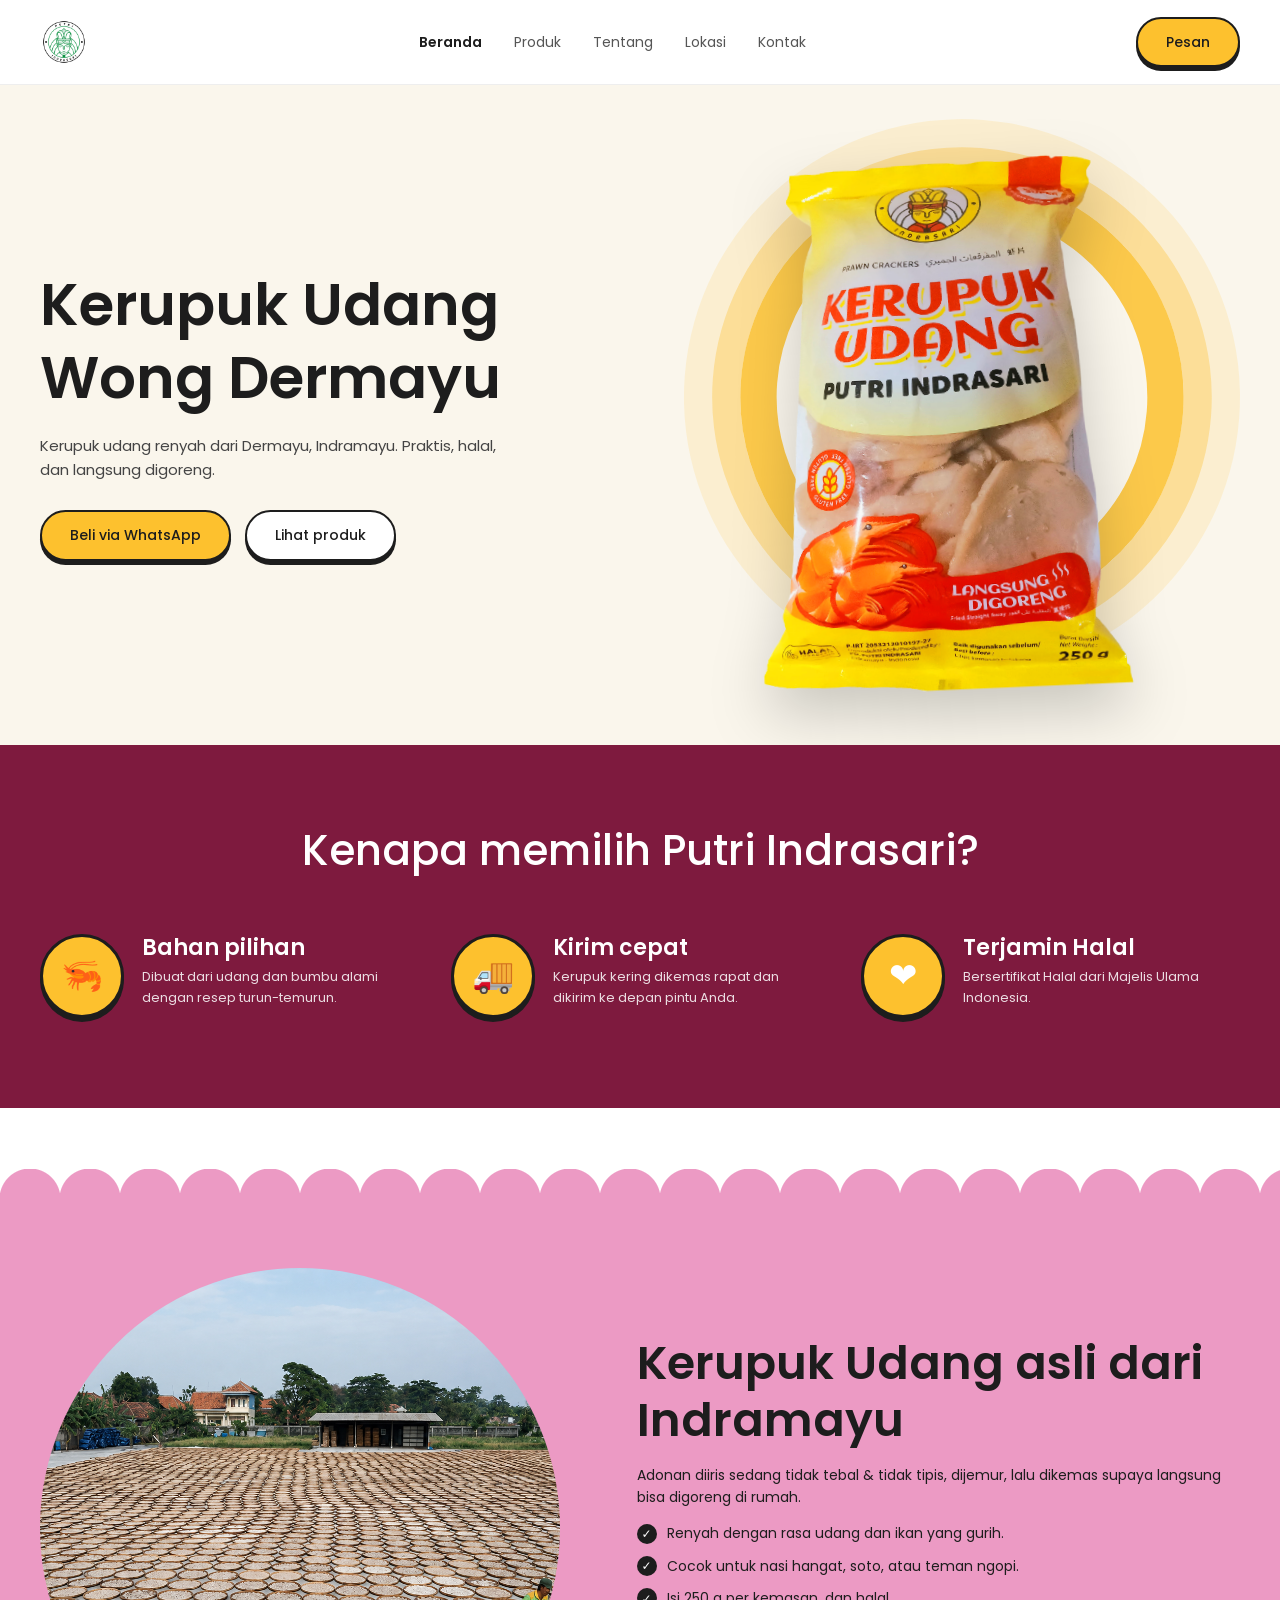
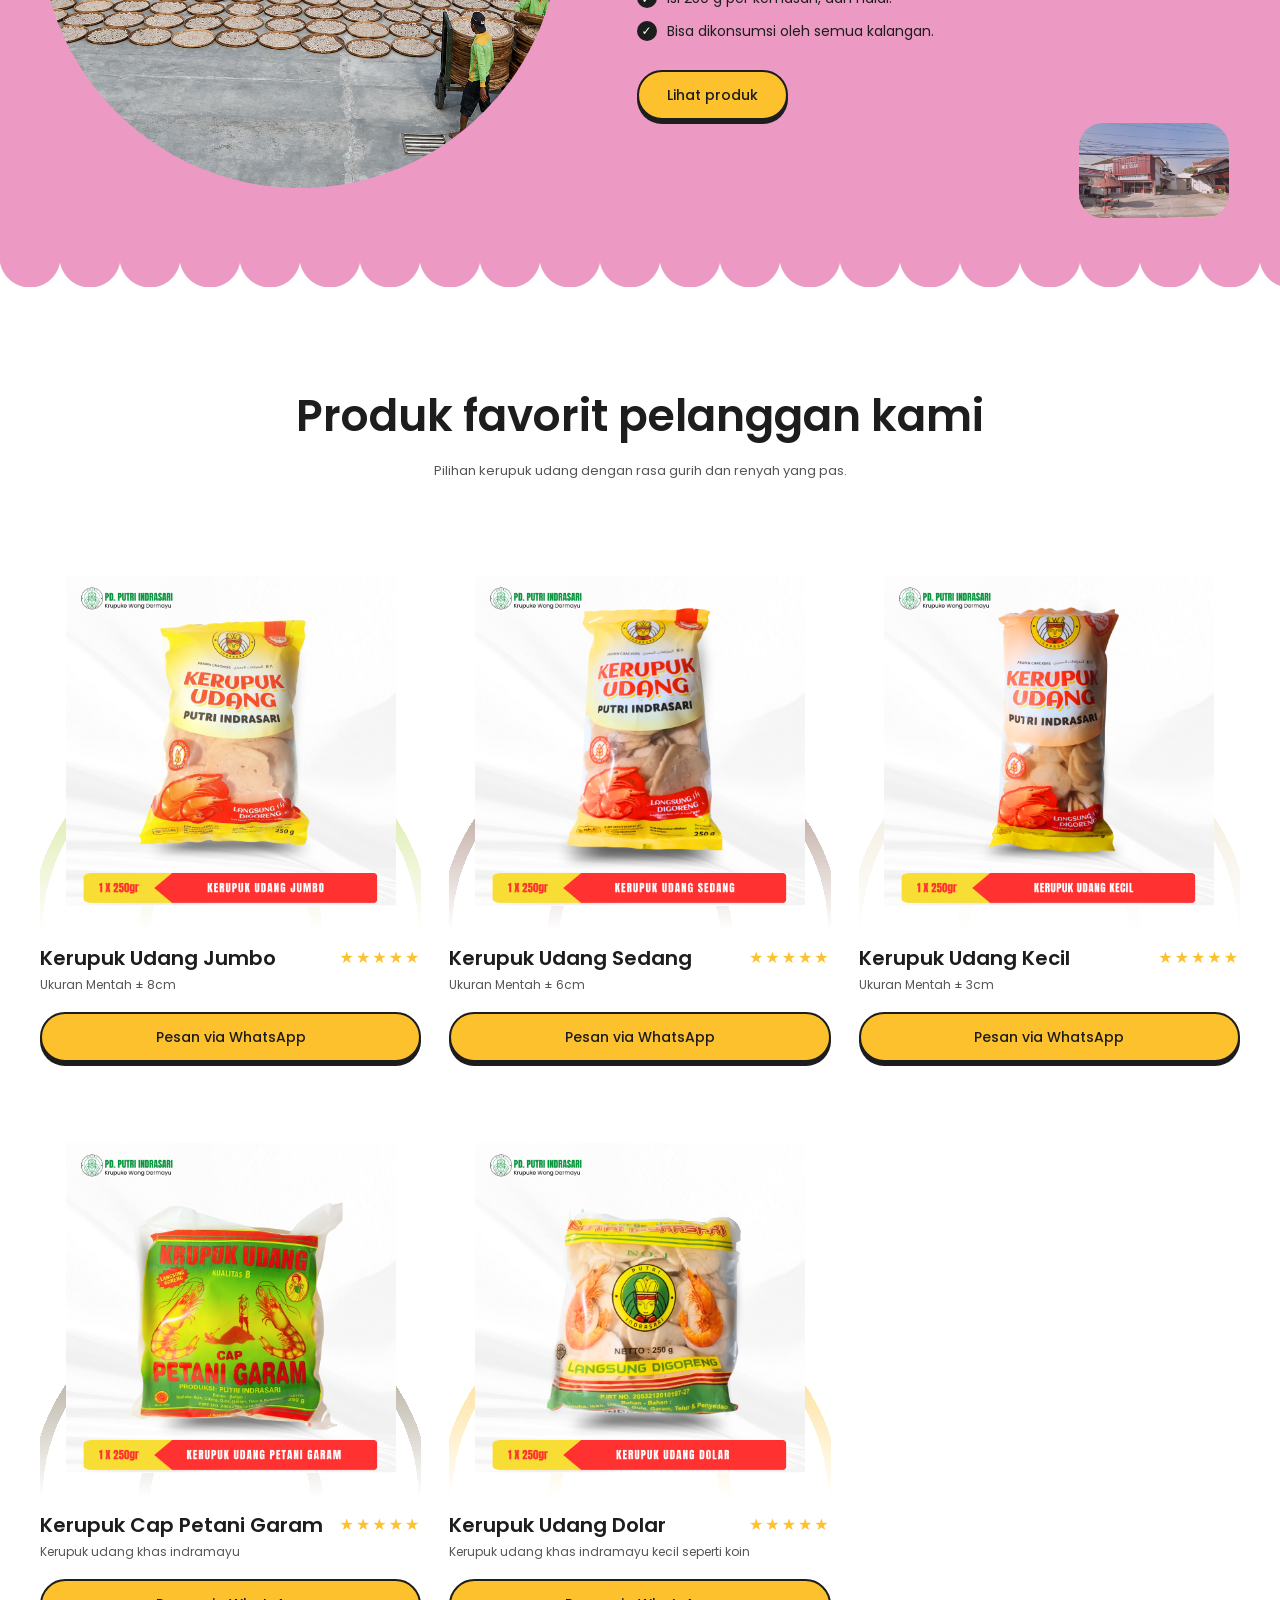
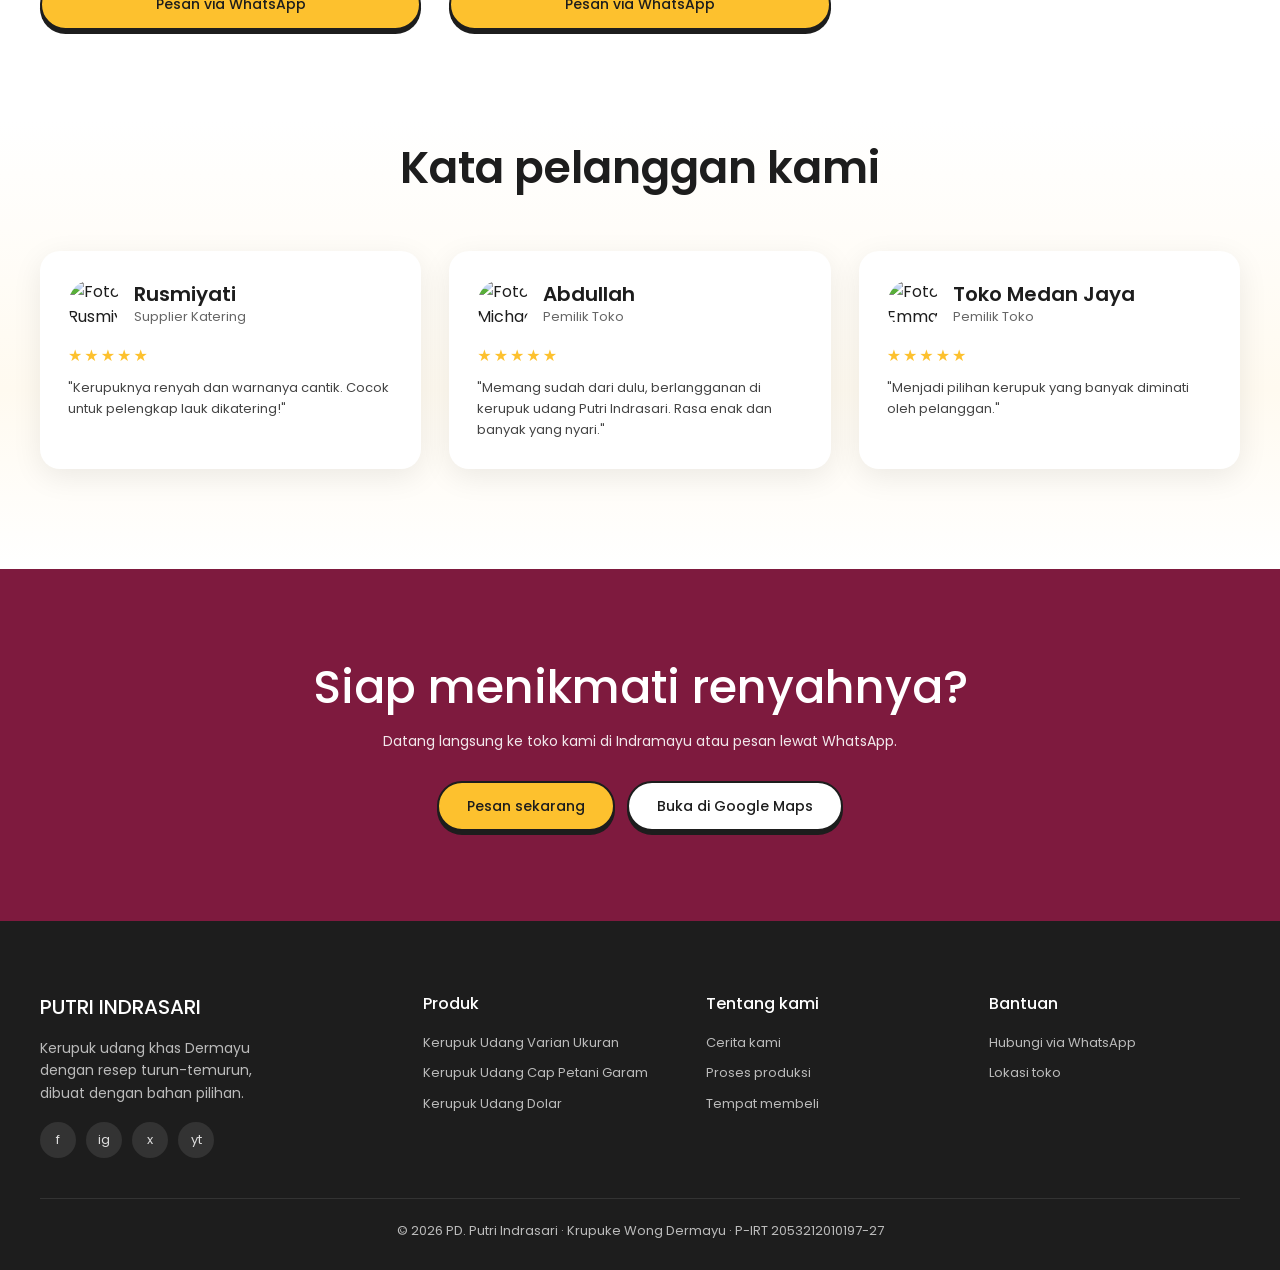
==== commit 26ad0e6d: "add hamburger menu feature and scroll animation" ====
--- a/index.html
+++ b/index.html
@@ -10,12 +10,15 @@
     <link rel="preconnect" href="https://fonts.gstatic.com" crossorigin>
     <link href="https://fonts.googleapis.com/css2?family=Poppins:wght@400;500;600;700&display=swap" rel="stylesheet">
     <link rel="stylesheet" href="assets/css/main.css">
+    <link rel="stylesheet" href="assets/css/animations.css">
+    <link rel="stylesheet" href="assets/css/mobile-menu.css">
 </head>
 
 <body>
     <nav>
         <div class="wrap">
-            <a class="logo" href="#beranda" aria-label="Putri Indrasari"><img src="assets/img/logo.png" alt="Logo Putri Indrasari"></a>
+            <a class="logo" href="#beranda" aria-label="Putri Indrasari"><img src="assets/img/logo.png"
+                    alt="Logo Putri Indrasari"></a>
             <div class="links">
                 <a href="#beranda" class="on">Beranda</a>
                 <a href="#produk">Produk</a>
@@ -65,8 +68,8 @@
                 <div class="item">
                     <div class="ico" aria-hidden="true">❤️</div>
                     <div>
-                        <h3>Halal dan P-IRT</h3>
-                        <p>Bersertifikat halal, P-IRT 2053212010197-27, dan dipercaya pelanggan.</p>
+                        <h3>Terjamin Halal</h3>
+                        <p>Bersertifikat Halal dari Majelis Ulama Indonesia.</p>
                     </div>
                 </div>
             </div>
@@ -80,7 +83,8 @@
             </div>
             <div>
                 <h2>Kerupuk Udang asli dari Indramayu</h2>
-                <p class="sub">Adonan diiris sedang tidak tebal & tidak tipis, dijemur, lalu dikemas supaya langsung bisa digoreng di rumah.</p>
+                <p class="sub">Adonan diiris sedang tidak tebal & tidak tipis, dijemur, lalu dikemas supaya langsung
+                    bisa digoreng di rumah.</p>
                 <ul>
                     <li>Renyah dengan rasa udang dan ikan yang gurih.</li>
                     <li>Cocok untuk nasi hangat, soto, atau teman ngopi.</li>
@@ -110,7 +114,10 @@
                 <article class="tcard">
                     <div class="who">
                         <img src="https://placehold.co/104x104/ec9ac4/1d1d1d?text=R" alt="Foto Rusmiyati">
-                        <div><h3>Rusmiyati</h3><div class="role">Supplier Katering</div></div>
+                        <div>
+                            <h3>Rusmiyati</h3>
+                            <div class="role">Supplier Katering</div>
+                        </div>
                     </div>
                     <div class="stars" aria-label="5 bintang">★★★★★</div>
                     <q>"Kerupuknya renyah dan warnanya cantik. Cocok untuk pelengkap lauk dikatering!"</q>
@@ -118,15 +125,22 @@
                 <article class="tcard">
                     <div class="who">
                         <img src="https://placehold.co/104x104/fdc12e/1d1d1d?text=A" alt="Foto Michael">
-                        <div><h3>Abdullah</h3><div class="role">Pemilik Toko</div></div>
+                        <div>
+                            <h3>Abdullah</h3>
+                            <div class="role">Pemilik Toko</div>
+                        </div>
                     </div>
                     <div class="stars" aria-label="5 bintang">★★★★★</div>
-                    <q>"Memang sudah dari dulu, berlangganan di kerupuk udang Putri Indrasari. Rasa enak dan banyak yang nyari."</q>
+                    <q>"Memang sudah dari dulu, berlangganan di kerupuk udang Putri Indrasari. Rasa enak dan banyak yang
+                        nyari."</q>
                 </article>
                 <article class="tcard">
                     <div class="who">
                         <img src="https://placehold.co/104x104/7e1a3e/ffffff?text=T" alt="Foto Emma">
-                        <div><h3>Toko Medan Jaya</h3><div class="role">Pemilik Toko</div></div>
+                        <div>
+                            <h3>Toko Medan Jaya</h3>
+                            <div class="role">Pemilik Toko</div>
+                        </div>
                     </div>
                     <div class="stars" aria-label="5 bintang">★★★★★</div>
                     <q>"Menjadi pilihan kerupuk yang banyak diminati oleh pelanggan."</q>
@@ -139,8 +153,9 @@
         <div class="wrap">
             <h2>Siap menikmati renyahnya?</h2>
             <p>Datang langsung ke toko kami di Indramayu atau pesan lewat WhatsApp.</p>
-            <a class="btn wa" href="#">Pesan sekarang</a>
-            <a class="btn o" style="margin-left:8px" href="https://maps.app.goo.gl/QgppqkHSFYfXWRKA6" target="_blank" rel="noopener">Buka di Google Maps</a>
+            <a class="btn wa px-6" href="#">Pesan sekarang</a>
+            <a class="btn o" style="margin-left:8px" href="https://maps.app.goo.gl/QgppqkHSFYfXWRKA6" target="_blank"
+                rel="noopener">Buka di Google Maps</a>
         </div>
     </section>
 
@@ -149,7 +164,8 @@
             <div class="cols">
                 <div>
                     <div class="brand">PUTRI INDRASARI</div>
-                    <p class="about">Kerupuk udang khas Dermayu dengan resep turun-temurun, dibuat dengan bahan pilihan.</p>
+                    <p class="about">Kerupuk udang khas Dermayu dengan resep turun-temurun, dibuat dengan bahan pilihan.
+                    </p>
                     <div class="soc">
                         <a href="#" aria-label="Facebook">f</a>
                         <a href="#" aria-label="Instagram">ig</a>
@@ -162,7 +178,7 @@
                     <ul>
                         <li><a href="#produk">Kerupuk Udang Varian Ukuran</a></li>
                         <li><a href="#produk">Kerupuk Udang Cap Petani Garam</a></li>
-                        <li><a href="#produk">Kerupuk Udang Dolar</a></li> 
+                        <li><a href="#produk">Kerupuk Udang Dolar</a></li>
                     </ul>
                 </div>
                 <div>
@@ -177,13 +193,19 @@
                     <h4>Bantuan</h4>
                     <ul>
                         <li><a class="wa" href="#">Hubungi via WhatsApp</a></li>
-                        <li><a href="https://maps.app.goo.gl/QgppqkHSFYfXWRKA6" target="_blank" rel="noopener">Lokasi toko</a></li>
+                        <li><a href="https://maps.app.goo.gl/QgppqkHSFYfXWRKA6" target="_blank" rel="noopener">Lokasi
+                                toko</a></li>
                     </ul>
                 </div>
             </div>
             <div class="copy">© 2026 PD. Putri Indrasari · Krupuke Wong Dermayu · P-IRT 2053212010197-27</div>
         </div>
     </footer>
+    <script src="https://cdn.jsdelivr.net/npm/gsap@3.12.5/dist/gsap.min.js"></script>
+    <script src="https://cdn.jsdelivr.net/npm/gsap@3.12.5/dist/ScrollTrigger.min.js"></script>
+    <script src="https://cdn.jsdelivr.net/npm/lenis@1.1.18/dist/lenis.min.js"></script>
+    <script src="https://cdnjs.cloudflare.com/ajax/libs/bodymovin/5.12.2/lottie.min.js"></script>
+    <script src="assets/js/animations.js"></script>
 
     <script>
         // Ganti dengan nomor WhatsApp asli (format: 62812xxxxxxx)
@@ -221,6 +243,8 @@
             a.rel = 'noopener';
         });
     </script>
+    <script src="assets/js/mobile-menu.js" defer></script>
+    <script src="assets/js/hero-scroll.js" defer></script>
 </body>
 
-</html>
+</html>
--- a/assets/css/main.css
+++ b/assets/css/main.css
@@ -1,190 +1,627 @@
 :root {
-            --cream: #faf6ec;
-            --maroon: #7e1a3e;
-            --pink: #ec9ac4;
-            --yellow: #fdc12e;
-            --ink: #1d1d1d;
-            --white: #fff;
-        }
-
-        * { box-sizing: border-box; margin: 0; padding: 0; }
-        html { scroll-behavior: smooth; }
-        body {
-            font-family: 'Poppins', system-ui, sans-serif;
-            color: var(--ink);
-            background: var(--white);
-            line-height: 1.6;
-            padding-top: env(safe-area-inset-top, 0px);
-        }
-        img { max-width: 100%; display: block; }
-        a { color: inherit; text-decoration: none; }
-        ul { list-style: none; }
-        .wrap { width: min(1200px, 100% - 48px); margin-inline: auto; }
-        h1, h2, h3 { line-height: 1.25; font-weight: 600; }
-        :focus-visible { outline: 3px solid var(--maroon); outline-offset: 3px; }
-
-        /* Tombol */
-        .btn {
-            display: inline-block;
-            background: var(--yellow);
-            color: var(--ink);
-            font-weight: 500;
-            font-size: 14px;
-            padding: 12px 28px;
-            border: 2px solid var(--ink);
-            border-radius: 999px;
-            box-shadow: 0 4px 0 var(--ink);
-            transition: transform .15s, box-shadow .15s;
-            cursor: pointer;
-        }
-        .btn:hover { transform: translateY(2px); box-shadow: 0 2px 0 var(--ink); }
-        .btn.o { background: var(--white); }
-        .btn.block { display: block; text-align: center; width: 100%; }
-
-        /* Navbar */
-        nav {
-            position: sticky; top: 0; z-index: 20;
-            background: var(--white);
-            border-bottom: 1px solid #eee;
-        }
-        nav .wrap { display: flex; align-items: center; justify-content: space-between; height: 84px; gap: 16px; }
-        nav .logo img { height: 48px; width: auto; }
-        nav .links { display: flex; gap: 32px; font-size: 14px; }
-        nav .links a { color: #555; }
-        nav .links a.on, nav .links a:hover { color: var(--ink); font-weight: 600; }
-
-        /* Hero */
-        .hero { background: var(--cream); overflow: hidden; }
-        .hero .wrap {
-            display: grid; grid-template-columns: 1fr 1fr; align-items: center;
-            min-height: 660px; gap: 24px;
-        }
-        .hero h1 { font-size: clamp(36px, 4.6vw, 58px); font-weight: 600; margin-bottom: 20px; }
-        .hero p { font-size: 15px; max-width: 460px; color: #444; margin-bottom: 28px; }
-        .hero .cta { display: flex; gap: 14px; flex-wrap: wrap; }
-        .hero .visual { position: relative; display: grid; place-items: center; min-height: 520px; }
-        .rings {
-            position: absolute; width: 440px; height: 440px; border-radius: 50%;
-            border: 36px solid rgba(253, 193, 46, .85);
-            box-shadow: 0 0 0 28px rgba(253, 193, 46, .35), 0 0 0 56px rgba(253, 193, 46, .15);
-            top: 50%; left: 50%; transform: translate(-50%, -50%);
-        }
-        .hero .visual img { position: relative; max-height: 560px; width: auto; filter: drop-shadow(0 24px 30px rgba(0, 0, 0, .2)); }
-
-        /* Kenapa pilih kami */
-        .why { background: var(--maroon); color: var(--white); padding: 80px 0 90px; }
-        .why h2 { text-align: center; font-size: clamp(28px, 3.6vw, 42px); font-weight: 500; margin-bottom: 56px; }
-        .why .grid { display: grid; grid-template-columns: repeat(3, 1fr); gap: 32px; }
-        .why .item { display: flex; gap: 18px; align-items: flex-start; }
-        .why .ico {
-            flex: none; width: 84px; height: 84px; border-radius: 50%;
-            background: var(--yellow); border: 3px solid var(--ink);
-            box-shadow: 0 4px 0 var(--ink);
-            display: grid; place-items: center; font-size: 34px;
-        }
-        .why h3 { font-size: 22px; font-weight: 600; margin-bottom: 6px; }
-        .why p { font-size: 13px; opacity: .85; max-width: 240px; }
-
-        /* Seksi pink dengan tepi bergelombang */
-        .mood { background: var(--pink); position: relative; margin: 90px 0; padding: 70px 0; }
-        .mood::before, .mood::after {
-            content: ""; position: absolute; left: 0; right: 0; height: 30px;
-            background-image: radial-gradient(circle at 30px 30px, var(--pink) 30px, transparent 31px);
-            background-size: 60px 30px; background-repeat: repeat-x;
-        }
-        .mood::before { top: -29px; }
-        .mood::after { bottom: -29px; transform: scaleY(-1); }
-        .mood .wrap { display: grid; grid-template-columns: 1fr 1.1fr; gap: 48px; align-items: center; }
-        .mood .photo {
-            width: min(520px, 100%); aspect-ratio: 1; border-radius: 50%;
-            background: var(--yellow); overflow: hidden; display: grid; place-items: center;
-        }
-        .mood .photo img { width: 100%; height: 100%; object-fit: cover; }
-        .mood h2 { font-size: clamp(30px, 3.8vw, 46px); font-weight: 600; margin-bottom: 14px; }
-        .mood .sub { font-size: 14px; margin-bottom: 14px; }
-        .mood li { display: flex; gap: 10px; align-items: center; font-size: 14px; margin-bottom: 10px; }
-        .mood li::before {
-            content: "✓"; flex: none; width: 20px; height: 20px; border-radius: 50%;
-            background: var(--ink); color: var(--white); font-size: 12px;
-            display: grid; place-items: center;
-        }
-        .mood .btn { margin-top: 18px; }
-        .mood .float {
-            position: absolute; right: 4%; bottom: 40px; width: 150px; border-radius: 24px; opacity: .85;
-        }
-
-        /* Produk */
-        .prod { padding: 40px 0 90px; }
-        .prod .head { text-align: center; margin-bottom: 70px; }
-        .prod .head h2 { font-size: clamp(28px, 3.6vw, 44px); font-weight: 600; margin-bottom: 18px; }
-        .prod .head p { font-size: 13px; color: #555; }
-        .prod .grid { display: grid; grid-template-columns: repeat(3, 1fr); gap: 56px 28px; }
-        .card .stage {
-            position: relative; height: 380px; display: grid; place-items: center; margin-bottom: 14px;
-        }
-        .card .arc {
-            position: absolute; bottom: 0; left: 0; right: 0; height: 270px;
-            border-radius: 200px 200px 0 0;
-            --c: #b8d85a;
-            background: repeating-radial-gradient(circle at 50% 100%, transparent 0 80px, var(--c) 80px 92px, transparent 92px 108px);
-            -webkit-mask: linear-gradient(#000, transparent);
-            mask: linear-gradient(#000, transparent);
-        }
-        .card .stage img { position: relative; height: 330px; width: auto; object-fit: contain; }
-        .card .row { display: flex; justify-content: space-between; align-items: center; gap: 8px; }
-        .card h3 { font-size: 20px; font-weight: 600; }
-        .card .stars { color: var(--yellow); letter-spacing: 2px; font-size: 16px; white-space: nowrap; }
-        .card p { font-size: 12px; color: #555; margin: 4px 0 18px; }
-
-        /* Testimoni */
-        .testi { padding: 20px 0 100px; background: linear-gradient(#fff, #fffaf0 60%, #fff); }
-        .testi h2 { text-align: center; font-size: clamp(28px, 3.6vw, 44px); font-weight: 600; margin-bottom: 56px; }
-        .testi .grid { display: grid; grid-template-columns: repeat(3, 1fr); gap: 28px; }
-        .tcard { background: var(--white); border-radius: 20px; padding: 28px; box-shadow: 0 8px 30px rgba(0, 0, 0, .08); }
-        .tcard .who { display: flex; gap: 14px; align-items: center; margin-bottom: 12px; }
-        .tcard .who img { width: 52px; height: 52px; border-radius: 50%; object-fit: cover; }
-        .tcard h3 { font-size: 20px; }
-        .tcard .role { font-size: 13px; color: #666; }
-        .tcard .stars { color: var(--yellow); margin-bottom: 10px; letter-spacing: 2px; }
-        .tcard q { font-size: 13px; color: #444; display: block; quotes: none; }
-
-        /* CTA */
-        .cta-band { background: var(--maroon); color: var(--white); text-align: center; padding: 90px 0; }
-        .cta-band h2 { font-size: clamp(30px, 4vw, 46px); font-weight: 500; margin-bottom: 14px; }
-        .cta-band p { font-size: 14px; margin-bottom: 28px; opacity: .9; }
-
-        /* Footer */
-        footer { background: var(--ink); color: #ddd; padding: 70px 0 28px; }
-        footer .cols { display: grid; grid-template-columns: 1.4fr 1fr 1fr 1fr; gap: 32px; margin-bottom: 40px; }
-        footer .brand { font-size: 20px; font-weight: 500; color: var(--white); margin-bottom: 14px; }
-        footer h4 { color: var(--white); font-weight: 500; margin-bottom: 16px; font-size: 16px; }
-        footer li { font-size: 13px; margin-bottom: 10px; color: #bbb; }
-        footer li a:hover { color: var(--yellow); }
-        footer .about { font-size: 14px; max-width: 260px; color: #bbb; margin-bottom: 18px; }
-        footer .soc { display: flex; gap: 10px; }
-        footer .soc a {
-            width: 36px; height: 36px; border-radius: 50%; background: #333;
-            display: grid; place-items: center; font-size: 13px; color: #ddd;
-        }
-        footer .copy { border-top: 1px solid #333; padding-top: 22px; text-align: center; font-size: 13px; color: #bbb; }
-
-        /* Responsif */
-        @media (max-width: 900px) {
-            nav .links { display: none; }
-            .hero .wrap, .mood .wrap { grid-template-columns: 1fr; }
-            .hero .wrap { padding: 40px 0; }
-            .hero .visual { min-height: 420px; }
-            .rings { width: 320px; height: 320px; border-width: 26px; }
-            .why .grid, .testi .grid { grid-template-columns: 1fr; }
-            .prod .grid { grid-template-columns: repeat(2, 1fr); }
-            footer .cols { grid-template-columns: 1fr 1fr; }
-            .mood .float { display: none; }
-        }
-        @media (max-width: 560px) {
-            .prod .grid { grid-template-columns: 1fr; }
-            footer .cols { grid-template-columns: 1fr; }
-        }
-        @media (prefers-reduced-motion: reduce) {
-            html { scroll-behavior: auto; }
-            .btn { transition: none; }
-        }+    --cream: #faf6ec;
+    --maroon: #7e1a3e;
+    --pink: #ec9ac4;
+    --yellow: #fdc12e;
+    --ink: #1d1d1d;
+    --white: #fff;
+}
+
+* {
+    box-sizing: border-box;
+    margin: 0;
+    padding: 0;
+}
+
+html {
+    scroll-behavior: smooth;
+}
+
+body {
+    font-family: 'Poppins', system-ui, sans-serif;
+    color: var(--ink);
+    background: var(--white);
+    line-height: 1.6;
+    padding-top: env(safe-area-inset-top, 0px);
+}
+
+img {
+    max-width: 100%;
+    display: block;
+}
+
+a {
+    color: inherit;
+    text-decoration: none;
+}
+
+ul {
+    list-style: none;
+}
+
+.wrap {
+    width: min(1200px, 100% - 48px);
+    margin-inline: auto;
+}
+
+h1,
+h2,
+h3 {
+    line-height: 1.25;
+    font-weight: 600;
+}
+
+:focus-visible {
+    outline: 3px solid var(--maroon);
+    outline-offset: 3px;
+}
+
+/* Tombol */
+.btn {
+    display: inline-block;
+    background: var(--yellow);
+    color: var(--ink);
+    font-weight: 500;
+    font-size: 14px;
+    padding: 12px 28px;
+    border: 2px solid var(--ink);
+    border-radius: 999px;
+    box-shadow: 0 4px 0 var(--ink);
+    transition: transform .15s, box-shadow .15s;
+    cursor: pointer;
+}
+
+.btn:hover {
+    transform: translateY(2px);
+    box-shadow: 0 2px 0 var(--ink);
+}
+
+.btn.o {
+    background: var(--white);
+}
+
+.btn.block {
+    display: block;
+    text-align: center;
+    width: 100%;
+}
+
+/* Navbar */
+nav {
+    position: sticky;
+    top: 0;
+    z-index: 20;
+    background: var(--white);
+    border-bottom: 1px solid #eee;
+}
+
+nav .wrap {
+    display: flex;
+    align-items: center;
+    justify-content: space-between;
+    height: 84px;
+    gap: 16px;
+}
+
+nav .logo img {
+    height: 48px;
+    width: auto;
+}
+
+nav .links {
+    display: flex;
+    gap: 32px;
+    font-size: 14px;
+}
+
+nav .links a {
+    color: #555;
+}
+
+nav .links a.on,
+nav .links a:hover {
+    color: var(--ink);
+    font-weight: 600;
+}
+
+/* Hero */
+.hero {
+    background: var(--cream);
+    overflow: hidden;
+}
+
+.hero .wrap {
+    display: grid;
+    grid-template-columns: 1fr 1fr;
+    align-items: center;
+    min-height: 660px;
+    gap: 24px;
+}
+
+.hero h1 {
+    font-size: clamp(36px, 4.6vw, 58px);
+    font-weight: 600;
+    margin-bottom: 20px;
+}
+
+.hero p {
+    font-size: 15px;
+    max-width: 460px;
+    color: #444;
+    margin-bottom: 28px;
+}
+
+.hero .cta {
+    display: flex;
+    gap: 14px;
+    flex-wrap: wrap;
+}
+
+.hero .visual {
+    position: relative;
+    display: grid;
+    place-items: center;
+    min-height: 520px;
+}
+
+.rings {
+    position: absolute;
+    width: 440px;
+    height: 440px;
+    border-radius: 50%;
+    border: 36px solid rgba(253, 193, 46, .85);
+    box-shadow: 0 0 0 28px rgba(253, 193, 46, .35), 0 0 0 56px rgba(253, 193, 46, .15);
+    top: 50%;
+    left: 50%;
+    transform: translate(-50%, -50%);
+}
+
+.hero .visual img {
+    position: relative;
+    max-height: 560px;
+    width: auto;
+    filter: drop-shadow(0 24px 30px rgba(0, 0, 0, .2));
+    will-change: translate, rotate, scale;
+}
+
+/* Kenapa pilih kami */
+.why {
+    background: var(--maroon);
+    color: var(--white);
+    padding: 80px 0 90px;
+}
+
+.why h2 {
+    text-align: center;
+    font-size: clamp(28px, 3.6vw, 42px);
+    font-weight: 500;
+    margin-bottom: 56px;
+}
+
+.why .grid {
+    display: grid;
+    grid-template-columns: repeat(3, 1fr);
+    gap: 32px;
+}
+
+.why .item {
+    display: flex;
+    gap: 18px;
+    align-items: flex-start;
+}
+
+.why .ico {
+    flex: none;
+    width: 84px;
+    height: 84px;
+    border-radius: 50%;
+    background: var(--yellow);
+    border: 3px solid var(--ink);
+    box-shadow: 0 4px 0 var(--ink);
+    display: grid;
+    place-items: center;
+    font-size: 34px;
+}
+
+.why h3 {
+    font-size: 22px;
+    font-weight: 600;
+    margin-bottom: 6px;
+}
+
+.why p {
+    font-size: 13px;
+    opacity: .85;
+    max-width: 240px;
+}
+
+/* Seksi pink dengan tepi bergelombang */
+.mood {
+    background: var(--pink);
+    position: relative;
+    margin: 90px 0;
+    padding: 70px 0;
+}
+
+.mood::before,
+.mood::after {
+    content: "";
+    position: absolute;
+    left: 0;
+    right: 0;
+    height: 30px;
+    background-image: radial-gradient(circle at 30px 30px, var(--pink) 30px, transparent 31px);
+    background-size: 60px 30px;
+    background-repeat: repeat-x;
+}
+
+.mood::before {
+    top: -29px;
+}
+
+.mood::after {
+    bottom: -29px;
+    transform: scaleY(-1);
+}
+
+.mood .wrap {
+    display: grid;
+    grid-template-columns: 1fr 1.1fr;
+    gap: 48px;
+    align-items: center;
+}
+
+.mood .photo {
+    width: min(520px, 100%);
+    aspect-ratio: 1;
+    border-radius: 50%;
+    background: var(--yellow);
+    overflow: hidden;
+    display: grid;
+    place-items: center;
+}
+
+.mood .photo img {
+    width: 100%;
+    height: 100%;
+    object-fit: cover;
+}
+
+.mood h2 {
+    font-size: clamp(30px, 3.8vw, 46px);
+    font-weight: 600;
+    margin-bottom: 14px;
+}
+
+.mood .sub {
+    font-size: 14px;
+    margin-bottom: 14px;
+}
+
+.mood li {
+    display: flex;
+    gap: 10px;
+    align-items: center;
+    font-size: 14px;
+    margin-bottom: 10px;
+}
+
+.mood li::before {
+    content: "✓";
+    flex: none;
+    width: 20px;
+    height: 20px;
+    border-radius: 50%;
+    background: var(--ink);
+    color: var(--white);
+    font-size: 12px;
+    display: grid;
+    place-items: center;
+}
+
+.mood .btn {
+    margin-top: 18px;
+}
+
+.mood .float {
+    position: absolute;
+    right: 4%;
+    bottom: 40px;
+    width: 150px;
+    border-radius: 24px;
+    opacity: .85;
+}
+
+/* Produk */
+.prod {
+    padding: 40px 0 90px;
+}
+
+.prod .head {
+    text-align: center;
+    margin-bottom: 70px;
+}
+
+.prod .head h2 {
+    font-size: clamp(28px, 3.6vw, 44px);
+    font-weight: 600;
+    margin-bottom: 18px;
+}
+
+.prod .head p {
+    font-size: 13px;
+    color: #555;
+}
+
+.prod .grid {
+    display: grid;
+    grid-template-columns: repeat(3, 1fr);
+    gap: 56px 28px;
+}
+
+.card .stage {
+    position: relative;
+    height: 380px;
+    display: grid;
+    place-items: center;
+    margin-bottom: 14px;
+}
+
+.card .arc {
+    position: absolute;
+    bottom: 0;
+    left: 0;
+    right: 0;
+    height: 270px;
+    border-radius: 200px 200px 0 0;
+    --c: #b8d85a;
+    background: repeating-radial-gradient(circle at 50% 100%, transparent 0 80px, var(--c) 80px 92px, transparent 92px 108px);
+    -webkit-mask: linear-gradient(#000, transparent);
+    mask: linear-gradient(#000, transparent);
+}
+
+.card .stage img {
+    position: relative;
+    height: 330px;
+    width: auto;
+    object-fit: contain;
+}
+
+.card .row {
+    display: flex;
+    justify-content: space-between;
+    align-items: center;
+    gap: 8px;
+}
+
+.card h3 {
+    font-size: 20px;
+    font-weight: 600;
+}
+
+.card .stars {
+    color: var(--yellow);
+    letter-spacing: 2px;
+    font-size: 16px;
+    white-space: nowrap;
+}
+
+.card p {
+    font-size: 12px;
+    color: #555;
+    margin: 4px 0 18px;
+}
+
+/* Testimoni */
+.testi {
+    padding: 20px 0 100px;
+    background: linear-gradient(#fff, #fffaf0 60%, #fff);
+}
+
+.testi h2 {
+    text-align: center;
+    font-size: clamp(28px, 3.6vw, 44px);
+    font-weight: 600;
+    margin-bottom: 56px;
+}
+
+.testi .grid {
+    display: grid;
+    grid-template-columns: repeat(3, 1fr);
+    gap: 28px;
+}
+
+.tcard {
+    background: var(--white);
+    border-radius: 20px;
+    padding: 28px;
+    box-shadow: 0 8px 30px rgba(0, 0, 0, .08);
+}
+
+.tcard .who {
+    display: flex;
+    gap: 14px;
+    align-items: center;
+    margin-bottom: 12px;
+}
+
+.tcard .who img {
+    width: 52px;
+    height: 52px;
+    border-radius: 50%;
+    object-fit: cover;
+}
+
+.tcard h3 {
+    font-size: 20px;
+}
+
+.tcard .role {
+    font-size: 13px;
+    color: #666;
+}
+
+.tcard .stars {
+    color: var(--yellow);
+    margin-bottom: 10px;
+    letter-spacing: 2px;
+}
+
+.tcard q {
+    font-size: 13px;
+    color: #444;
+    display: block;
+    quotes: none;
+}
+
+/* CTA */
+.cta-band {
+    background: var(--maroon);
+    color: var(--white);
+    text-align: center;
+    padding: 90px 0;
+}
+
+.cta-band h2 {
+    font-size: clamp(30px, 4vw, 46px);
+    font-weight: 500;
+    margin-bottom: 14px;
+}
+
+.cta-band p {
+    font-size: 14px;
+    margin-bottom: 28px;
+    opacity: .9;
+}
+
+/* Footer */
+footer {
+    background: var(--ink);
+    color: #ddd;
+    padding: 70px 0 28px;
+}
+
+footer .cols {
+    display: grid;
+    grid-template-columns: 1.4fr 1fr 1fr 1fr;
+    gap: 32px;
+    margin-bottom: 40px;
+}
+
+footer .brand {
+    font-size: 20px;
+    font-weight: 500;
+    color: var(--white);
+    margin-bottom: 14px;
+}
+
+footer h4 {
+    color: var(--white);
+    font-weight: 500;
+    margin-bottom: 16px;
+    font-size: 16px;
+}
+
+footer li {
+    font-size: 13px;
+    margin-bottom: 10px;
+    color: #bbb;
+}
+
+footer li a:hover {
+    color: var(--yellow);
+}
+
+footer .about {
+    font-size: 14px;
+    max-width: 260px;
+    color: #bbb;
+    margin-bottom: 18px;
+}
+
+footer .soc {
+    display: flex;
+    gap: 10px;
+}
+
+footer .soc a {
+    width: 36px;
+    height: 36px;
+    border-radius: 50%;
+    background: #333;
+    display: grid;
+    place-items: center;
+    font-size: 13px;
+    color: #ddd;
+}
+
+footer .copy {
+    border-top: 1px solid #333;
+    padding-top: 22px;
+    text-align: center;
+    font-size: 13px;
+    color: #bbb;
+}
+
+/* Responsif */
+@media (max-width: 900px) {
+    nav .links {
+        display: none;
+    }
+
+    .hero .wrap,
+    .mood .wrap {
+        grid-template-columns: 1fr;
+    }
+
+    .hero .wrap {
+        padding: 40px 0;
+    }
+
+    .hero .visual {
+        min-height: 420px;
+    }
+
+    .rings {
+        width: 320px;
+        height: 320px;
+        border-width: 26px;
+    }
+
+    .why .grid,
+    .testi .grid {
+        grid-template-columns: 1fr;
+    }
+
+    .prod .grid {
+        grid-template-columns: repeat(2, 1fr);
+    }
+
+    footer .cols {
+        grid-template-columns: 1fr 1fr;
+    }
+
+    .mood .float {
+        display: none;
+    }
+}
+
+@media (max-width: 560px) {
+    .prod .grid {
+        grid-template-columns: 1fr;
+    }
+
+    footer .cols {
+        grid-template-columns: 1fr;
+    }
+}
+
+@media (prefers-reduced-motion: reduce) {
+    html {
+        scroll-behavior: auto;
+    }
+
+    .btn {
+        transition: none;
+    }
+}
--- a/assets/css/animations.css
+++ b/assets/css/animations.css
@@ -0,0 +1,50 @@
+/* Lenis smooth scroll essentials */
+html.lenis, html.lenis body { height: auto; }
+.lenis.lenis-smooth { scroll-behavior: auto !important; }
+.lenis.lenis-smooth [data-lenis-prevent] { overscroll-behavior: contain; }
+.lenis.lenis-stopped { overflow: hidden; }
+
+/* Scroll progress bar */
+.scroll-progress {
+  position: fixed; top: 0; left: 0; width: 100%; height: 4px;
+  transform-origin: 0 50%; transform: scaleX(0);
+  background: linear-gradient(90deg, #f97316, #facc15);
+  z-index: 9999; pointer-events: none;
+}
+
+/* Lottie holders */
+.lot { position: absolute; pointer-events: none; z-index: 3; }
+.hero-visual { position: relative; }
+.feature-icon { position: relative; }
+
+/* Word-split reveal */
+.w { display: inline-block; overflow: hidden; vertical-align: top; padding-bottom: .12em; margin-bottom: -.12em; }
+.wi { display: inline-block; will-change: transform; }
+
+/* Ambient loops (use individual transform props so they never fight GSAP/AOS) */
+@keyframes floaty { 50% { translate: 0 -14px; } }
+@keyframes spin { to { rotate: 360deg; } }
+@keyframes pulse-ring {
+  0% { box-shadow: 0 0 0 0 rgba(37, 211, 102, .5); }
+  70% { box-shadow: 0 0 0 16px rgba(37, 211, 102, 0); }
+  100% { box-shadow: 0 0 0 0 rgba(37, 211, 102, 0); }
+}
+@keyframes wiggle { 25% { rotate: -12deg; } 50% { rotate: 10deg; } 75% { rotate: -6deg; } }
+@keyframes dot-pulse { 50% { scale: 1.6; } }
+
+.hero-decorative-circle { animation: spin 40s linear infinite; }
+.hero-product-img { animation: floaty 5s ease-in-out infinite; }
+.badge-halal { animation: floaty 4s ease-in-out infinite; }
+.badge-quality { animation: floaty 4.5s ease-in-out .8s infinite reverse; }
+.btn-whatsapp { animation: pulse-ring 2.4s infinite; }
+.feature-item:hover .feature-icon,
+.about-highlight-item:hover .about-highlight-icon { animation: wiggle .6s; }
+.badge-dot { animation: dot-pulse 1.6s ease-in-out infinite; }
+
+/* GSAP drives the image tilt, so drop CSS transitions on it */
+.product-card-image { overflow: hidden; }
+.product-card-image img { transition: none !important; will-change: transform; }
+
+@media (prefers-reduced-motion: reduce) {
+  *, *::before, *::after { animation: none !important; }
+}
--- a/assets/css/mobile-menu.css
+++ b/assets/css/mobile-menu.css
@@ -0,0 +1,70 @@
+/* ===== Mobile menu (tempel di akhir main.css) ===== */
+
+/* Tombol hamburger */
+.burger {
+    display: none; flex: none; position: relative; padding: 0;
+    width: 46px; height: 46px; cursor: pointer;
+    background: var(--yellow); border: 2px solid var(--ink); border-radius: 50%;
+    box-shadow: 0 3px 0 var(--ink);
+    transition: transform .15s, box-shadow .15s;
+}
+.burger:active { transform: translateY(2px); box-shadow: 0 1px 0 var(--ink); }
+.burger span {
+    position: absolute; left: 12px; right: 12px; height: 2px;
+    background: var(--ink); border-radius: 2px;
+    transition: top .3s, transform .3s, opacity .2s;
+}
+.burger span:nth-child(1) { top: 14px; }
+.burger span:nth-child(2) { top: 20px; }
+.burger span:nth-child(3) { top: 26px; }
+.burger[aria-expanded="true"] span:nth-child(1) { top: 20px; transform: rotate(45deg); }
+.burger[aria-expanded="true"] span:nth-child(2) { opacity: 0; }
+.burger[aria-expanded="true"] span:nth-child(3) { top: 20px; transform: rotate(-45deg); }
+
+/* Overlay gelap */
+.m-overlay {
+    position: fixed; inset: 0; z-index: 18;
+    background: rgba(29, 29, 29, .45);
+    opacity: 0; visibility: hidden;
+    transition: opacity .3s, visibility .3s;
+}
+
+/* Panel menu (geser dari kanan) */
+.m-menu {
+    position: fixed; right: 0; bottom: 0; top: 84px; z-index: 19;
+    width: min(340px, 86vw);
+    display: flex; flex-direction: column; overflow-y: auto;
+    padding: 12px 24px 32px;
+    background: var(--white);
+    border-left: 1px solid #eee;
+    box-shadow: -12px 0 30px rgba(0, 0, 0, .1);
+    transform: translateX(100%); visibility: hidden;
+    transition: transform .35s cubic-bezier(.22, 1, .36, 1), visibility .35s;
+}
+.m-menu a:not(.btn) {
+    display: block; padding: 16px 4px; font-size: 18px; color: #555;
+    border-bottom: 1px solid #eee;
+    opacity: 0; transform: translateX(24px);
+    transition: opacity .35s, transform .35s, color .2s;
+}
+.m-menu a.on, .m-menu a:not(.btn):hover { color: var(--maroon); font-weight: 600; }
+.m-menu .btn { margin-top: 24px; }
+
+/* Terbuka */
+.m-open .m-overlay { opacity: 1; visibility: visible; }
+.m-open .m-menu { transform: none; visibility: visible; }
+.m-open .m-menu a:not(.btn) { opacity: 1; transform: none; }
+.m-open .m-menu a:nth-child(1) { transition-delay: .08s; }
+.m-open .m-menu a:nth-child(2) { transition-delay: .13s; }
+.m-open .m-menu a:nth-child(3) { transition-delay: .18s; }
+.m-open .m-menu a:nth-child(4) { transition-delay: .23s; }
+.m-open .m-menu a:nth-child(5) { transition-delay: .28s; }
+
+/* Breakpoint */
+@media (max-width: 900px) { .burger { display: block; } }
+@media (max-width: 560px) { .nav-cta { display: none; } } /* tombol "Pesan" pindah ke panel */
+@media (min-width: 901px) { .m-overlay, .m-menu { display: none; } }
+
+@media (prefers-reduced-motion: reduce) {
+    .burger, .burger span, .m-overlay, .m-menu, .m-menu a { transition: none !important; }
+}
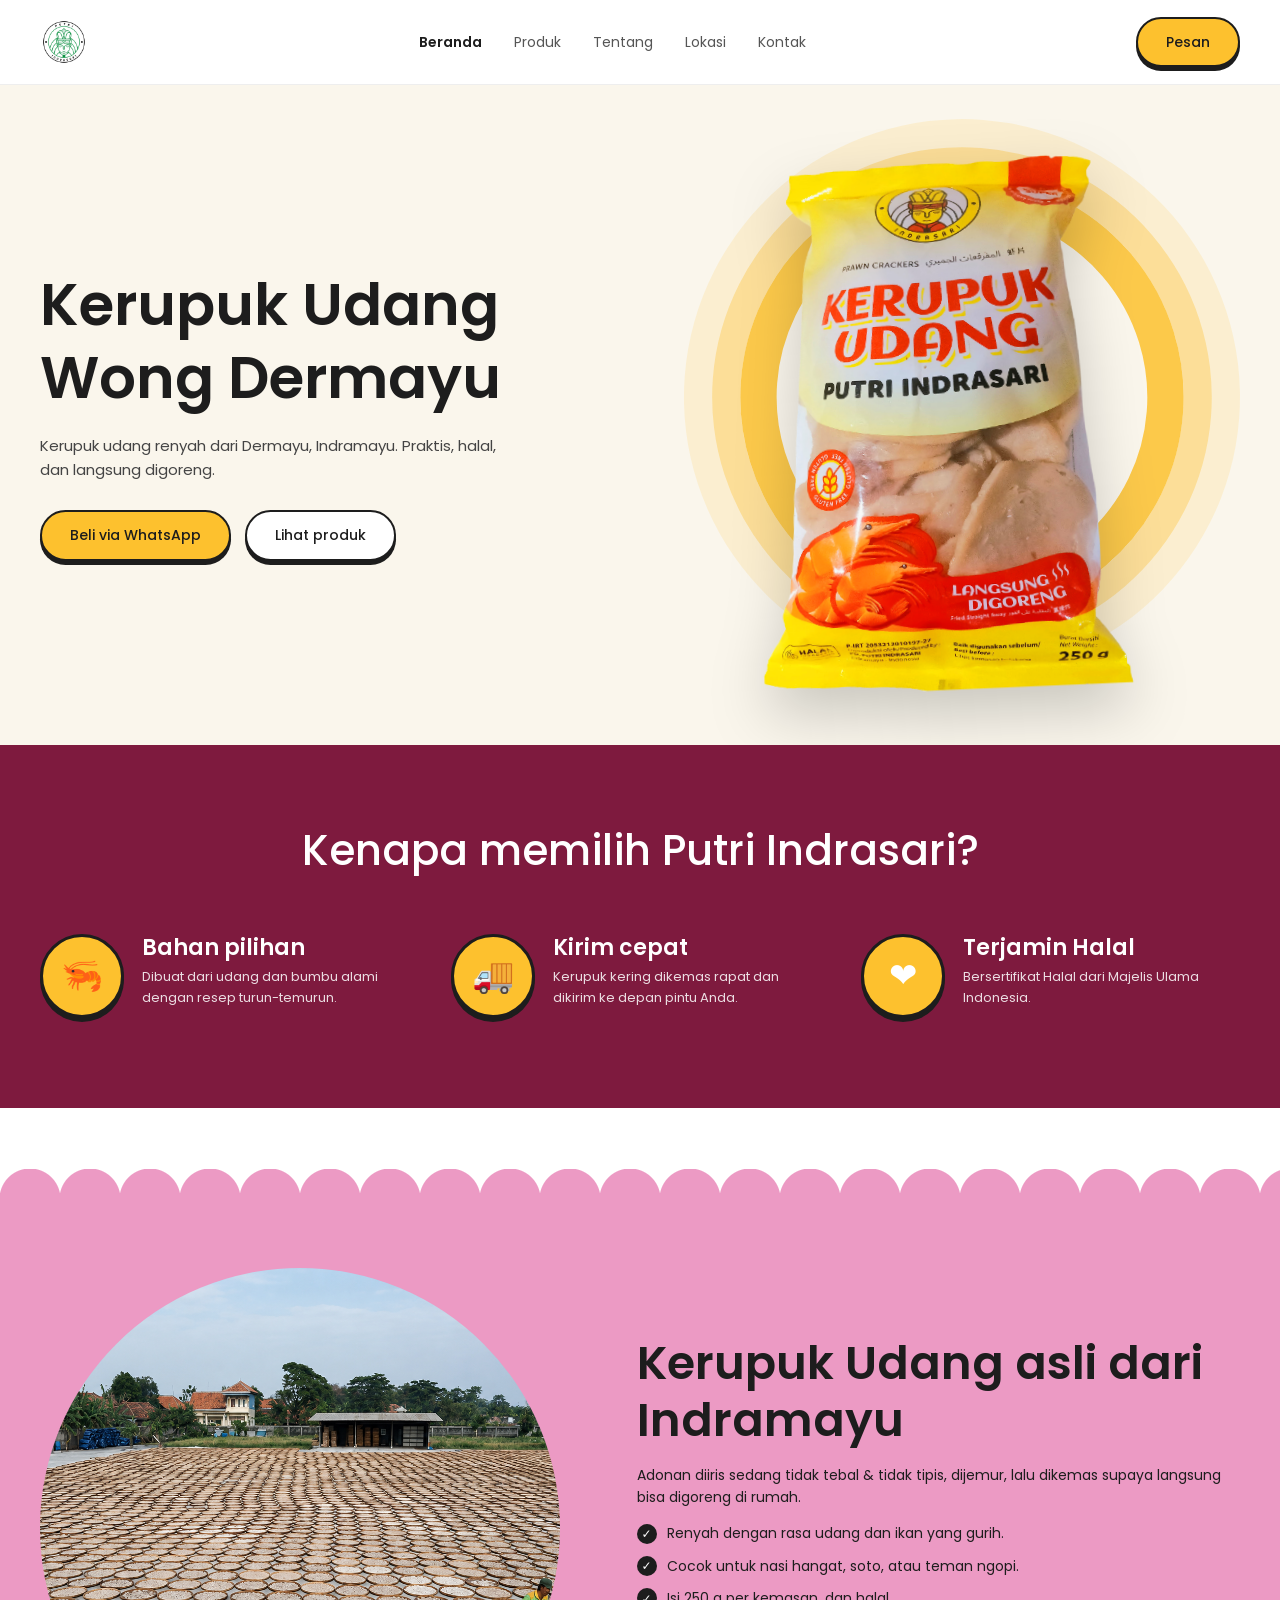
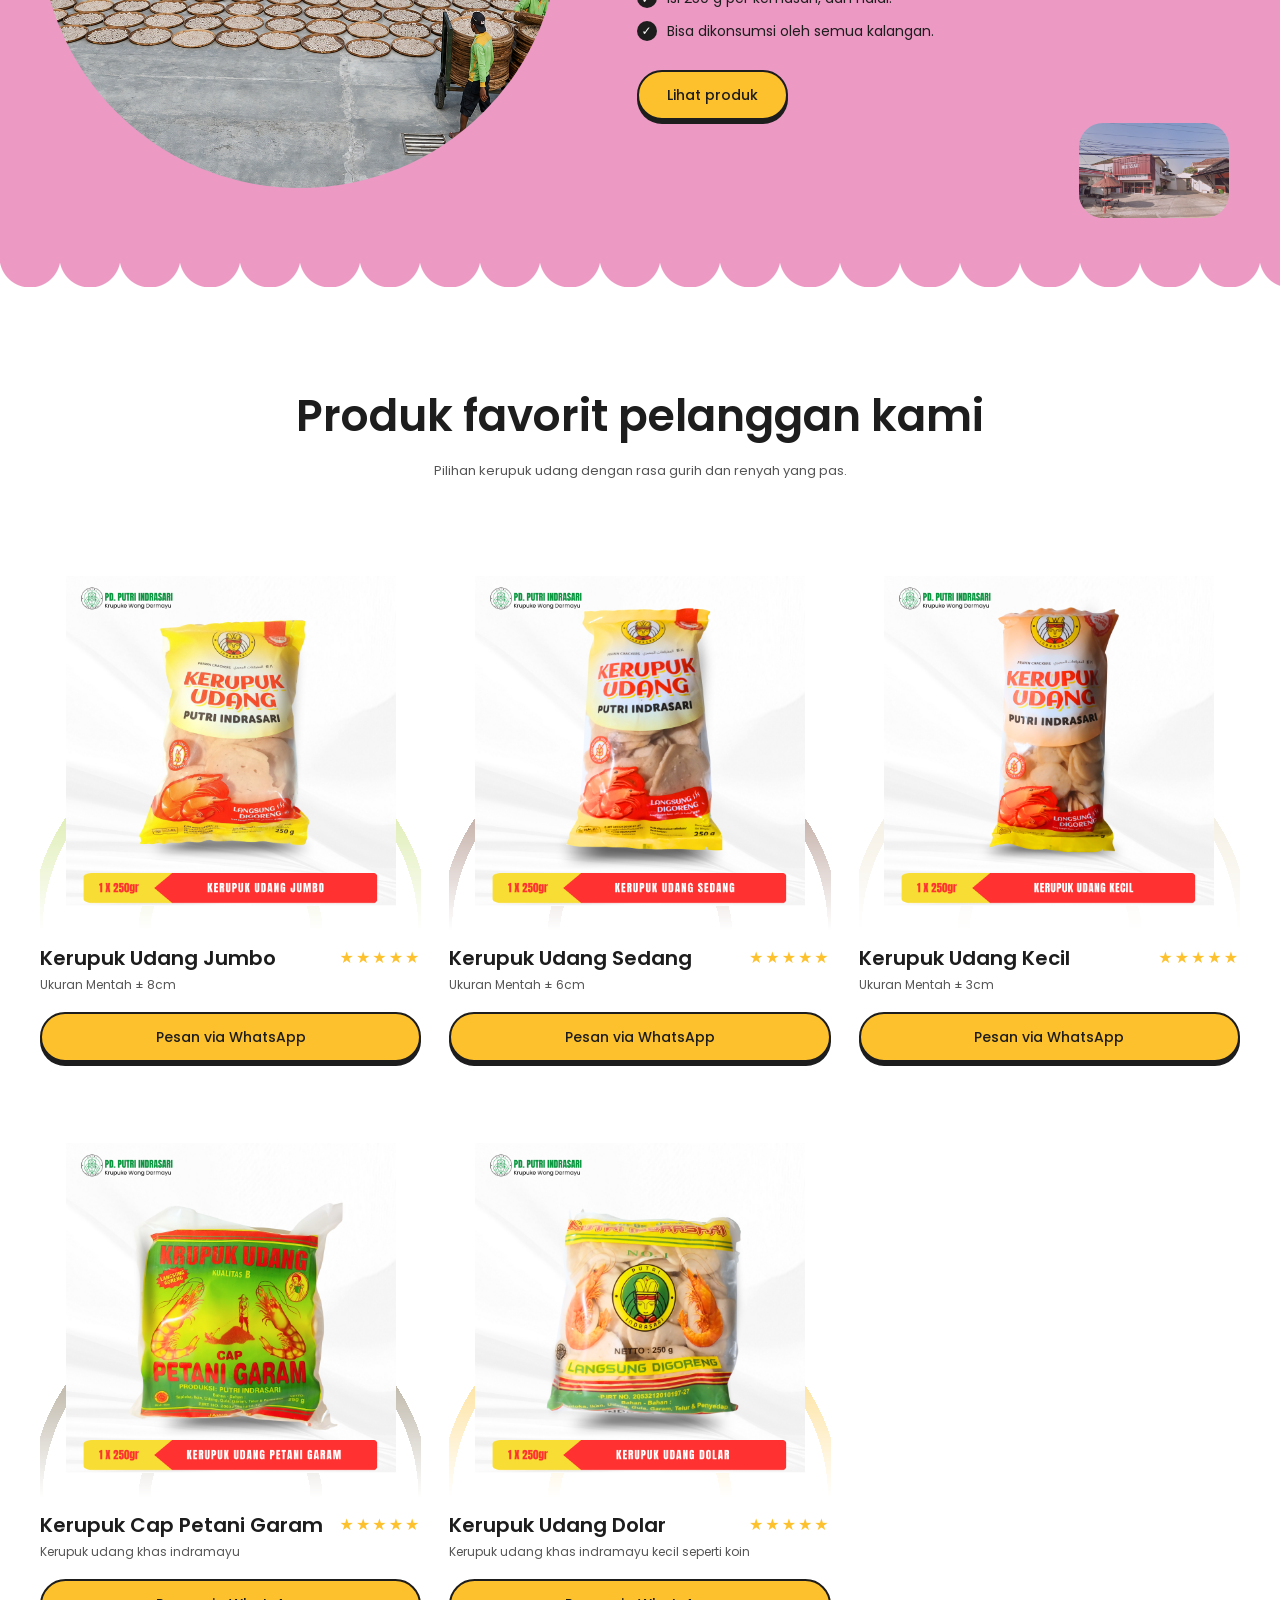
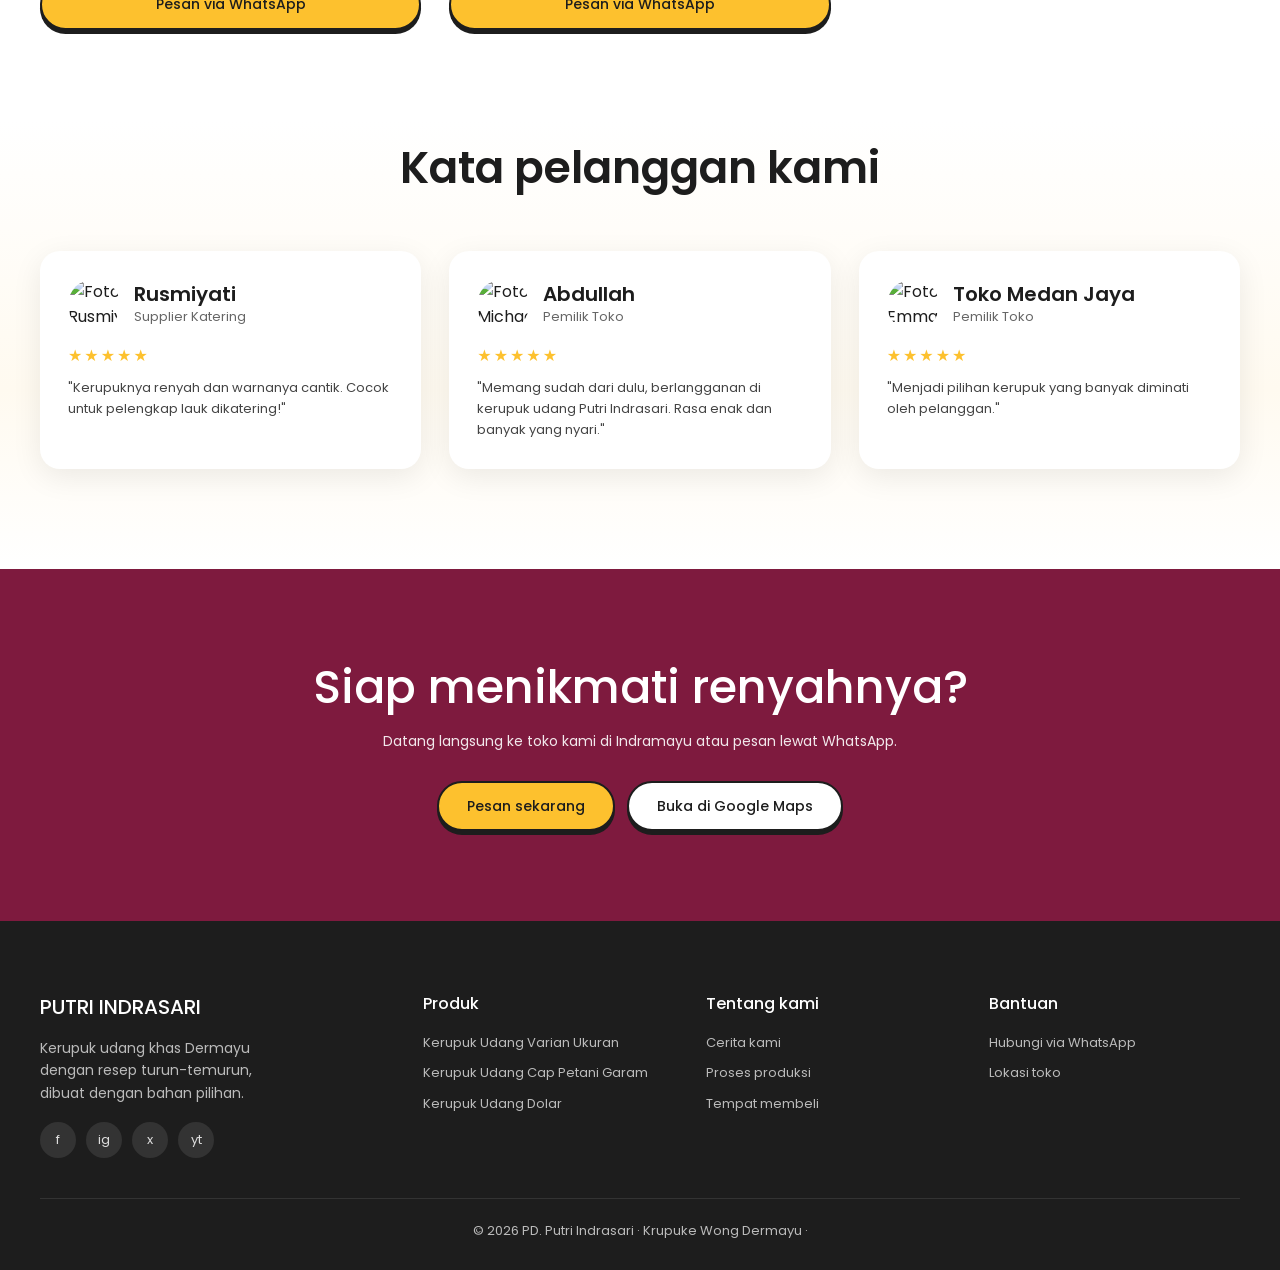
==== commit cbbb73c0: "fix bug mobile-menu and animation" ====
--- a/index.html
+++ b/index.html
@@ -198,7 +198,7 @@
                     </ul>
                 </div>
             </div>
-            <div class="copy">© 2026 PD. Putri Indrasari · Krupuke Wong Dermayu · P-IRT 2053212010197-27</div>
+            <div class="copy">© 2026 PD. Putri Indrasari · Krupuke Wong Dermayu ·</div>
         </div>
     </footer>
     <script src="https://cdn.jsdelivr.net/npm/gsap@3.12.5/dist/gsap.min.js"></script>
@@ -209,7 +209,7 @@
 
     <script>
         // Ganti dengan nomor WhatsApp asli (format: 62812xxxxxxx)
-        const WA_NUMBER = '6281321037526';
+        const WA_NUMBER = '6288976374654';
         const waLink = (text) => `https://wa.me/${WA_NUMBER}?text=${encodeURIComponent(text)}`;
 
         // Data produk (contoh). Ganti nama, deskripsi, dan gambar dengan data asli.
--- a/assets/css/main.css
+++ b/assets/css/main.css
@@ -49,6 +49,7 @@
 h3 {
     line-height: 1.25;
     font-weight: 600;
+    z-index: 1;
 }
 
 :focus-visible {
--- a/assets/css/animations.css
+++ b/assets/css/animations.css
@@ -1,50 +1,39 @@
-/* Lenis smooth scroll essentials */
+/* ===== animations.css (disesuaikan dengan halaman Putri Indrasari) ===== */
+
+/* Lenis */
 html.lenis, html.lenis body { height: auto; }
 .lenis.lenis-smooth { scroll-behavior: auto !important; }
 .lenis.lenis-smooth [data-lenis-prevent] { overscroll-behavior: contain; }
 .lenis.lenis-stopped { overflow: hidden; }
 
-/* Scroll progress bar */
+/* Progress bar scroll */
 .scroll-progress {
   position: fixed; top: 0; left: 0; width: 100%; height: 4px;
   transform-origin: 0 50%; transform: scaleX(0);
-  background: linear-gradient(90deg, #f97316, #facc15);
+  background: linear-gradient(90deg, #f97316, #fdc12e);
   z-index: 9999; pointer-events: none;
 }
 
-/* Lottie holders */
+/* Wadah Lottie */
 .lot { position: absolute; pointer-events: none; z-index: 3; }
-.hero-visual { position: relative; }
-.feature-icon { position: relative; }
+.why .ico, .cta-band .wrap { position: relative; }
 
-/* Word-split reveal */
+/* Pemisah kata untuk reveal judul */
 .w { display: inline-block; overflow: hidden; vertical-align: top; padding-bottom: .12em; margin-bottom: -.12em; }
 .wi { display: inline-block; will-change: transform; }
 
-/* Ambient loops (use individual transform props so they never fight GSAP/AOS) */
-@keyframes floaty { 50% { translate: 0 -14px; } }
-@keyframes spin { to { rotate: 360deg; } }
-@keyframes pulse-ring {
-  0% { box-shadow: 0 0 0 0 rgba(37, 211, 102, .5); }
-  70% { box-shadow: 0 0 0 16px rgba(37, 211, 102, 0); }
-  100% { box-shadow: 0 0 0 0 rgba(37, 211, 102, 0); }
-}
+/* Tombol: efek magnetik lewat properti `translate` (tidak bentrok dengan :hover transform) */
+.btn { transition: transform .15s, box-shadow .15s, translate .25s ease-out; }
+
+/* Hover kecil-kecil (pakai properti individual agar aman dari GSAP) */
 @keyframes wiggle { 25% { rotate: -12deg; } 50% { rotate: 10deg; } 75% { rotate: -6deg; } }
-@keyframes dot-pulse { 50% { scale: 1.6; } }
-
-.hero-decorative-circle { animation: spin 40s linear infinite; }
-.hero-product-img { animation: floaty 5s ease-in-out infinite; }
-.badge-halal { animation: floaty 4s ease-in-out infinite; }
-.badge-quality { animation: floaty 4.5s ease-in-out .8s infinite reverse; }
-.btn-whatsapp { animation: pulse-ring 2.4s infinite; }
-.feature-item:hover .feature-icon,
-.about-highlight-item:hover .about-highlight-icon { animation: wiggle .6s; }
-.badge-dot { animation: dot-pulse 1.6s ease-in-out infinite; }
-
-/* GSAP drives the image tilt, so drop CSS transitions on it */
-.product-card-image { overflow: hidden; }
-.product-card-image img { transition: none !important; will-change: transform; }
+.why .item:hover .ico { animation: wiggle .6s; }
+.tcard { transition: translate .3s ease, box-shadow .3s ease; }
+.tcard:hover { translate: 0 -8px; box-shadow: 0 16px 40px rgba(0, 0, 0, .14); }
+.card h3 { transition: color .2s; }
+.card:hover h3 { color: var(--maroon); }
+.card .stage img { will-change: transform; }
 
 @media (prefers-reduced-motion: reduce) {
-  *, *::before, *::after { animation: none !important; }
-}
+  *, *::before, *::after { animation: none !important; transition: none !important; }
+}
--- a/assets/css/mobile-menu.css
+++ b/assets/css/mobile-menu.css
@@ -1,4 +1,7 @@
-/* ===== Mobile menu (tempel di akhir main.css) ===== */
+/* ===== Mobile menu v2 (ganti seluruh isi mobile-menu.css) ===== */
+
+/* Kunci scroll tanpa menyentuh <body> (aman untuk navbar sticky) */
+html.m-open { overflow: hidden; }
 
 /* Tombol hamburger */
 .burger {
@@ -21,7 +24,7 @@
 .burger[aria-expanded="true"] span:nth-child(2) { opacity: 0; }
 .burger[aria-expanded="true"] span:nth-child(3) { top: 20px; transform: rotate(-45deg); }
 
-/* Overlay gelap */
+/* Overlay */
 .m-overlay {
     position: fixed; inset: 0; z-index: 18;
     background: rgba(29, 29, 29, .45);
@@ -29,40 +32,45 @@
     transition: opacity .3s, visibility .3s;
 }
 
-/* Panel menu (geser dari kanan) */
+/* Panel: kartu ringkas yang menempel di bawah navbar (tinggi mengikuti isi) */
 .m-menu {
-    position: fixed; right: 0; bottom: 0; top: 84px; z-index: 19;
-    width: min(340px, 86vw);
-    display: flex; flex-direction: column; overflow-y: auto;
-    padding: 12px 24px 32px;
+    position: fixed; right: 0; top: var(--m-top, 84px); z-index: 19;
+    width: min(300px, 82vw);
+    max-height: calc(100vh - var(--m-top, 84px) - 16px);
+    max-height: calc(100dvh - var(--m-top, 84px) - 16px);
+    display: flex; flex-direction: column;
+    overflow-y: auto; overscroll-behavior: contain;
+    padding: 6px 20px 20px;
     background: var(--white);
-    border-left: 1px solid #eee;
-    box-shadow: -12px 0 30px rgba(0, 0, 0, .1);
+    border: 1px solid #eee; border-top: 0; border-right: 0;
+    border-radius: 0 0 0 24px;
+    box-shadow: -10px 14px 30px rgba(0, 0, 0, .12);
     transform: translateX(100%); visibility: hidden;
     transition: transform .35s cubic-bezier(.22, 1, .36, 1), visibility .35s;
 }
 .m-menu a:not(.btn) {
-    display: block; padding: 16px 4px; font-size: 18px; color: #555;
+    display: block; padding: 14px 4px;
+    font-size: clamp(15px, 4.2vw, 17px); color: #555;
     border-bottom: 1px solid #eee;
-    opacity: 0; transform: translateX(24px);
+    opacity: 0; transform: translateX(20px);
     transition: opacity .35s, transform .35s, color .2s;
 }
 .m-menu a.on, .m-menu a:not(.btn):hover { color: var(--maroon); font-weight: 600; }
-.m-menu .btn { margin-top: 24px; }
+.m-menu .btn { margin-top: 18px; padding: 11px 20px; font-size: 14px; }
 
 /* Terbuka */
 .m-open .m-overlay { opacity: 1; visibility: visible; }
 .m-open .m-menu { transform: none; visibility: visible; }
 .m-open .m-menu a:not(.btn) { opacity: 1; transform: none; }
-.m-open .m-menu a:nth-child(1) { transition-delay: .08s; }
-.m-open .m-menu a:nth-child(2) { transition-delay: .13s; }
-.m-open .m-menu a:nth-child(3) { transition-delay: .18s; }
-.m-open .m-menu a:nth-child(4) { transition-delay: .23s; }
-.m-open .m-menu a:nth-child(5) { transition-delay: .28s; }
+.m-open .m-menu a:nth-child(1) { transition-delay: .06s; }
+.m-open .m-menu a:nth-child(2) { transition-delay: .10s; }
+.m-open .m-menu a:nth-child(3) { transition-delay: .14s; }
+.m-open .m-menu a:nth-child(4) { transition-delay: .18s; }
+.m-open .m-menu a:nth-child(5) { transition-delay: .22s; }
 
 /* Breakpoint */
 @media (max-width: 900px) { .burger { display: block; } }
-@media (max-width: 560px) { .nav-cta { display: none; } } /* tombol "Pesan" pindah ke panel */
+@media (max-width: 560px) { .nav-cta { display: none; } }
 @media (min-width: 901px) { .m-overlay, .m-menu { display: none; } }
 
 @media (prefers-reduced-motion: reduce) {
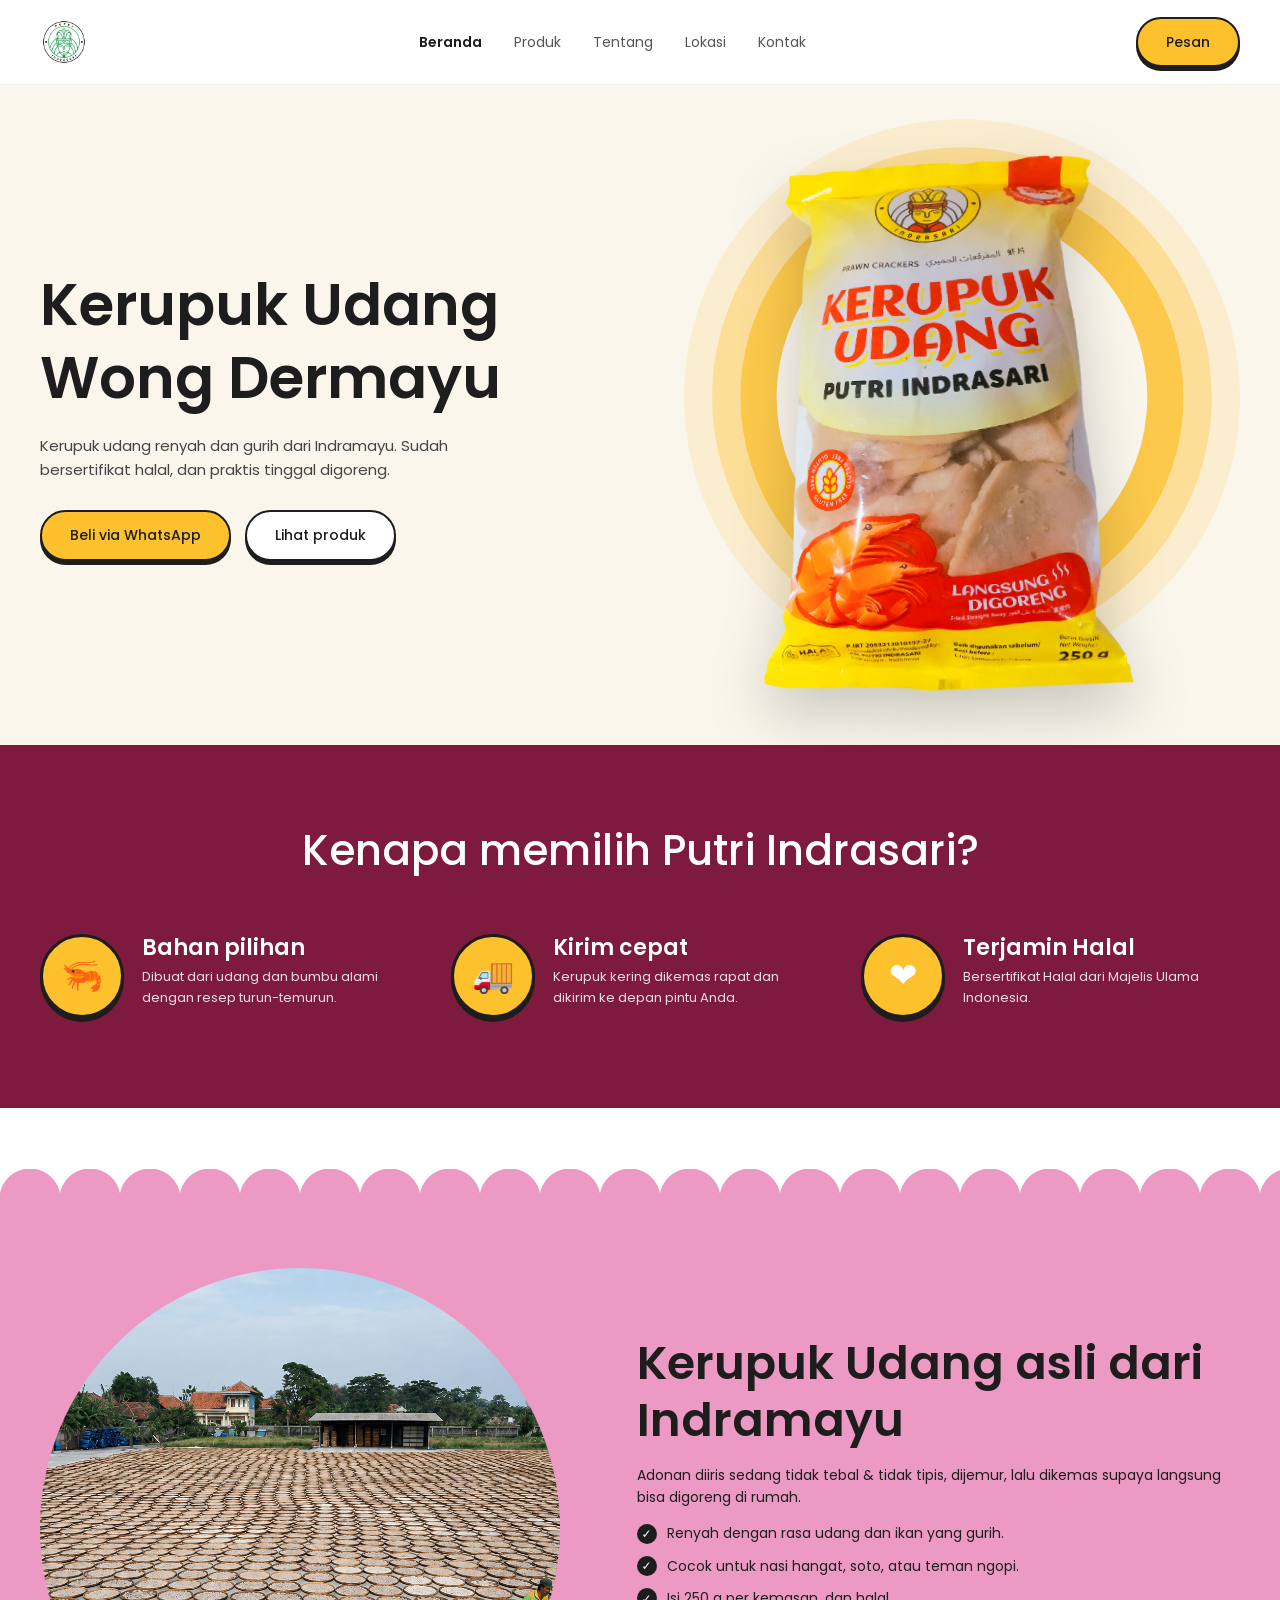
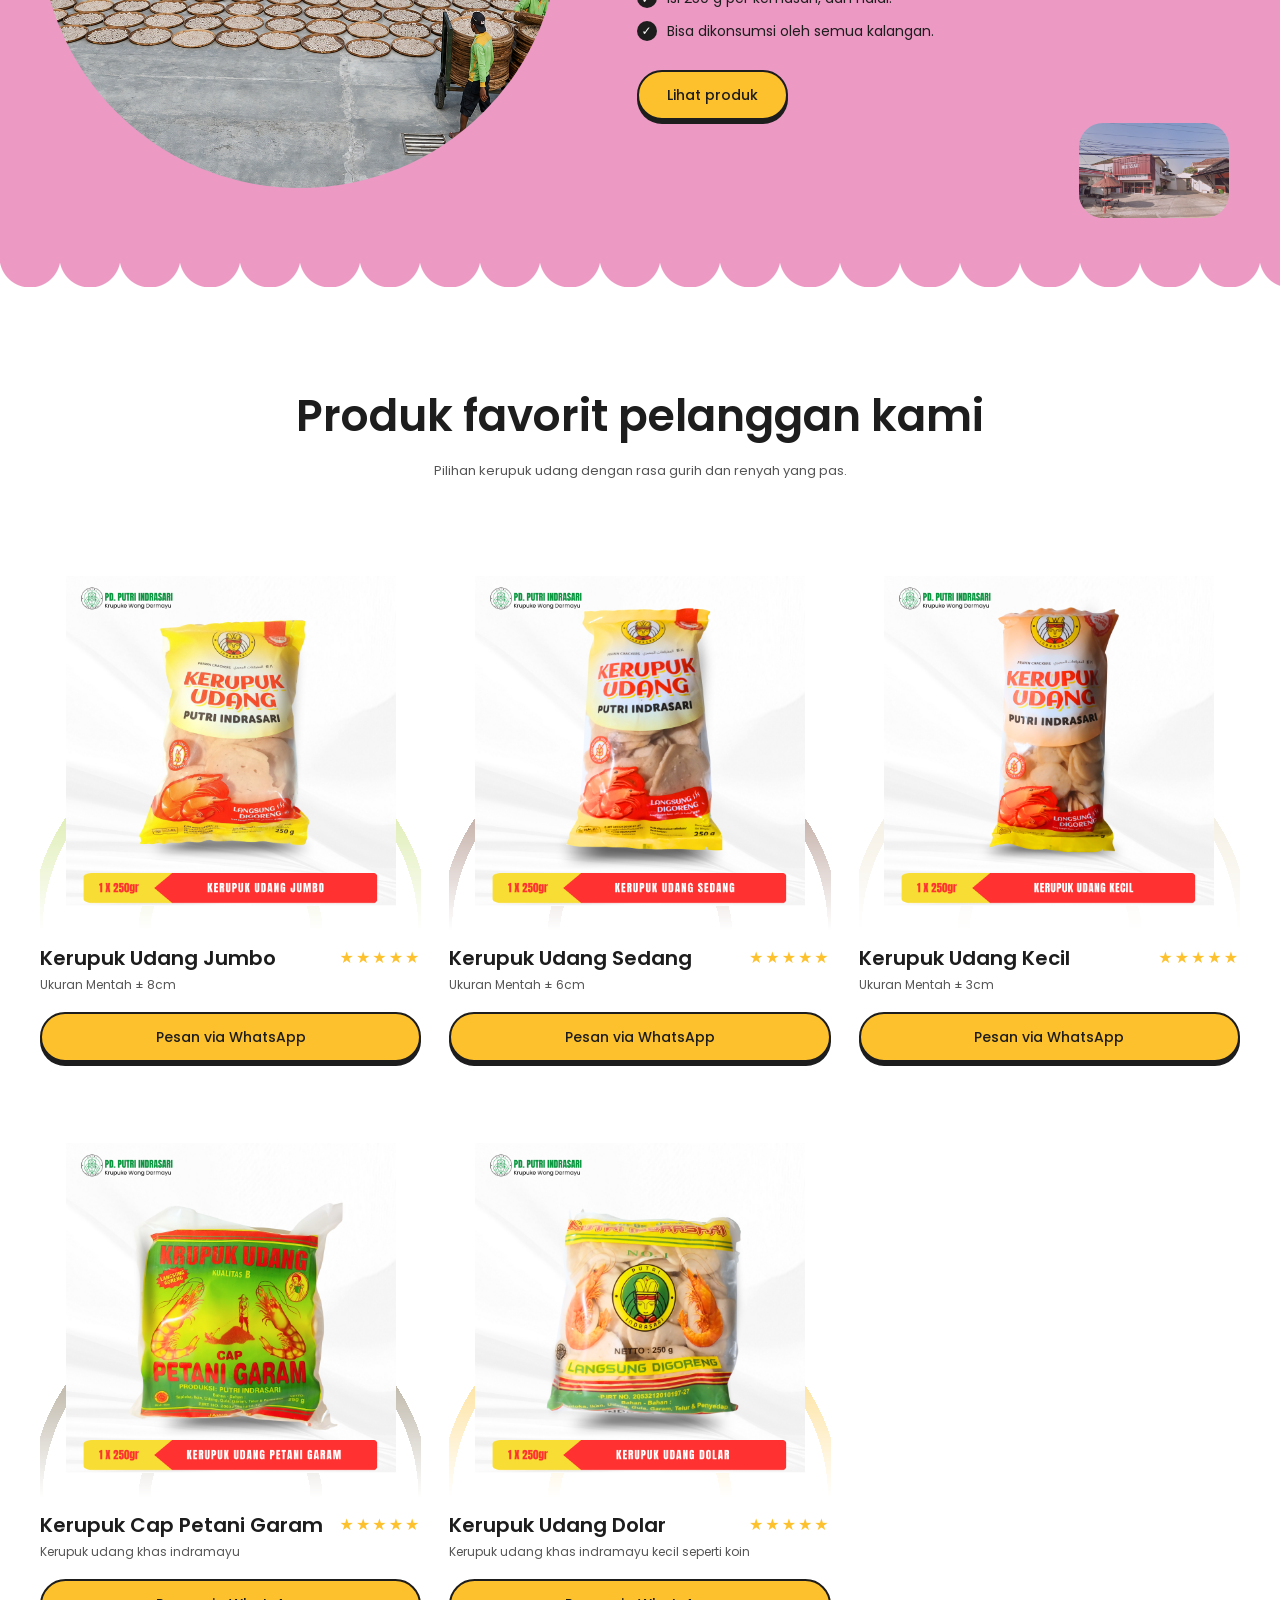
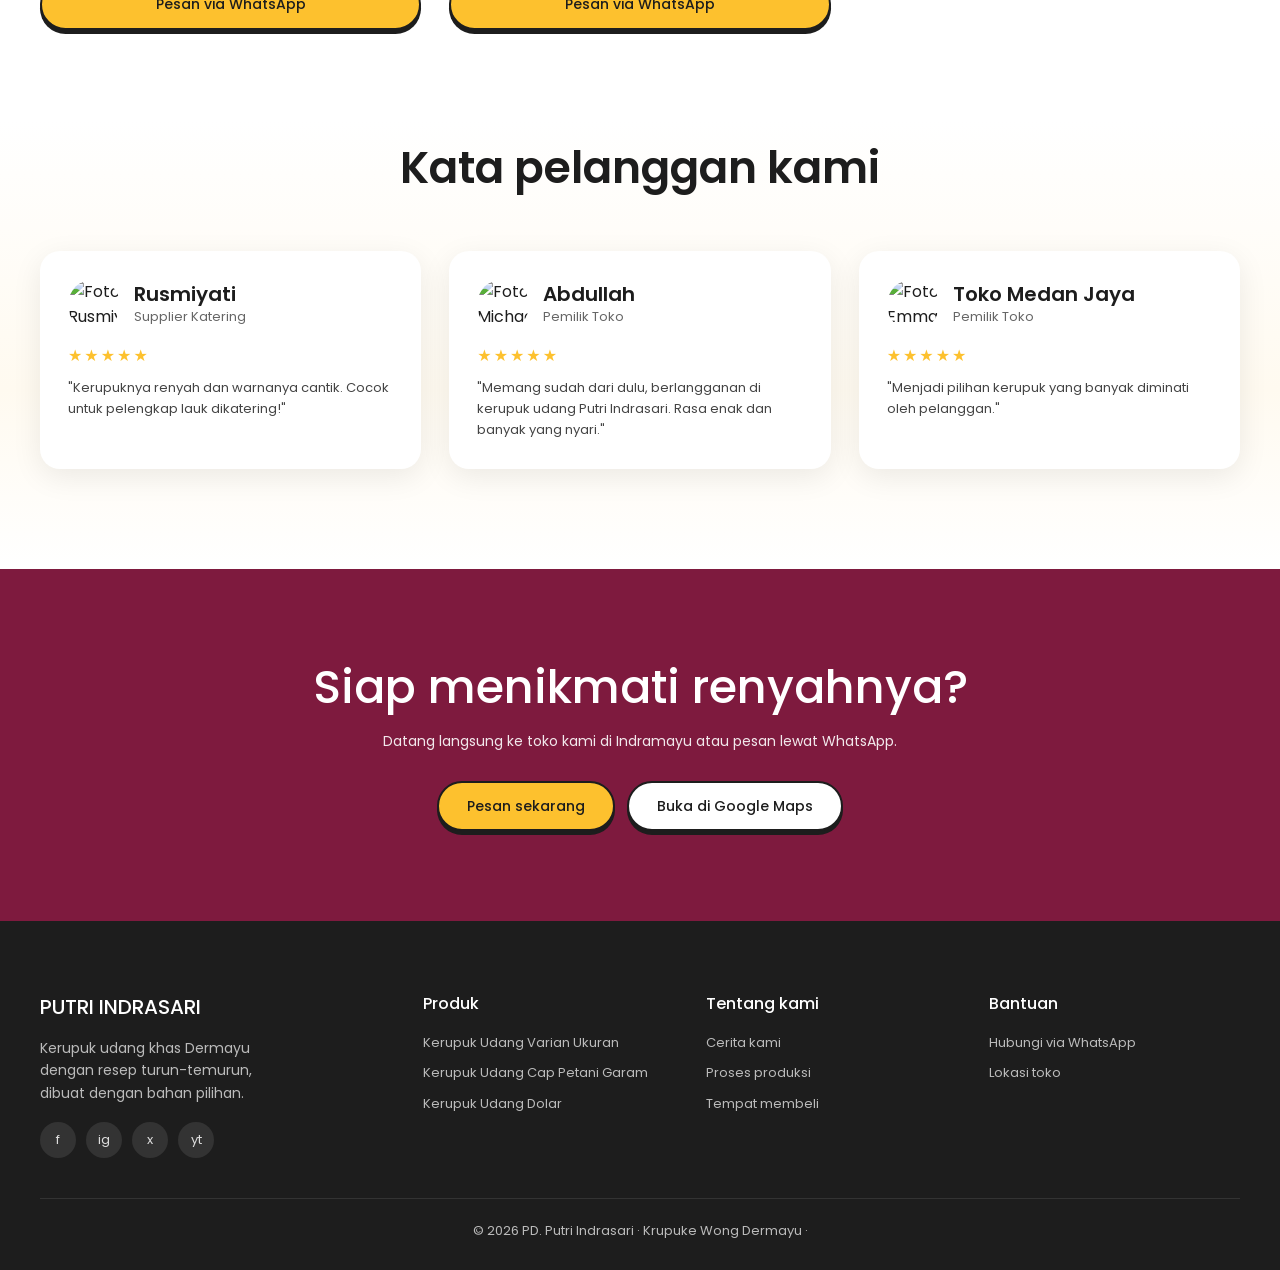
==== commit 2d5ba817: "touch up for hero copy writting" ====
--- a/index.html
+++ b/index.html
@@ -34,7 +34,7 @@
         <div class="wrap">
             <div>
                 <h1>Kerupuk Udang Wong Dermayu</h1>
-                <p>Kerupuk udang renyah dari Dermayu, Indramayu. Praktis, halal, dan langsung digoreng.</p>
+                <p>Kerupuk udang renyah dan gurih dari Indramayu. Sudah bersertifikat halal, dan praktis tinggal digoreng.</p>
                 <div class="cta">
                     <a class="btn wa" href="#">Beli via WhatsApp</a>
                     <a class="btn o" href="#produk">Lihat produk</a>
